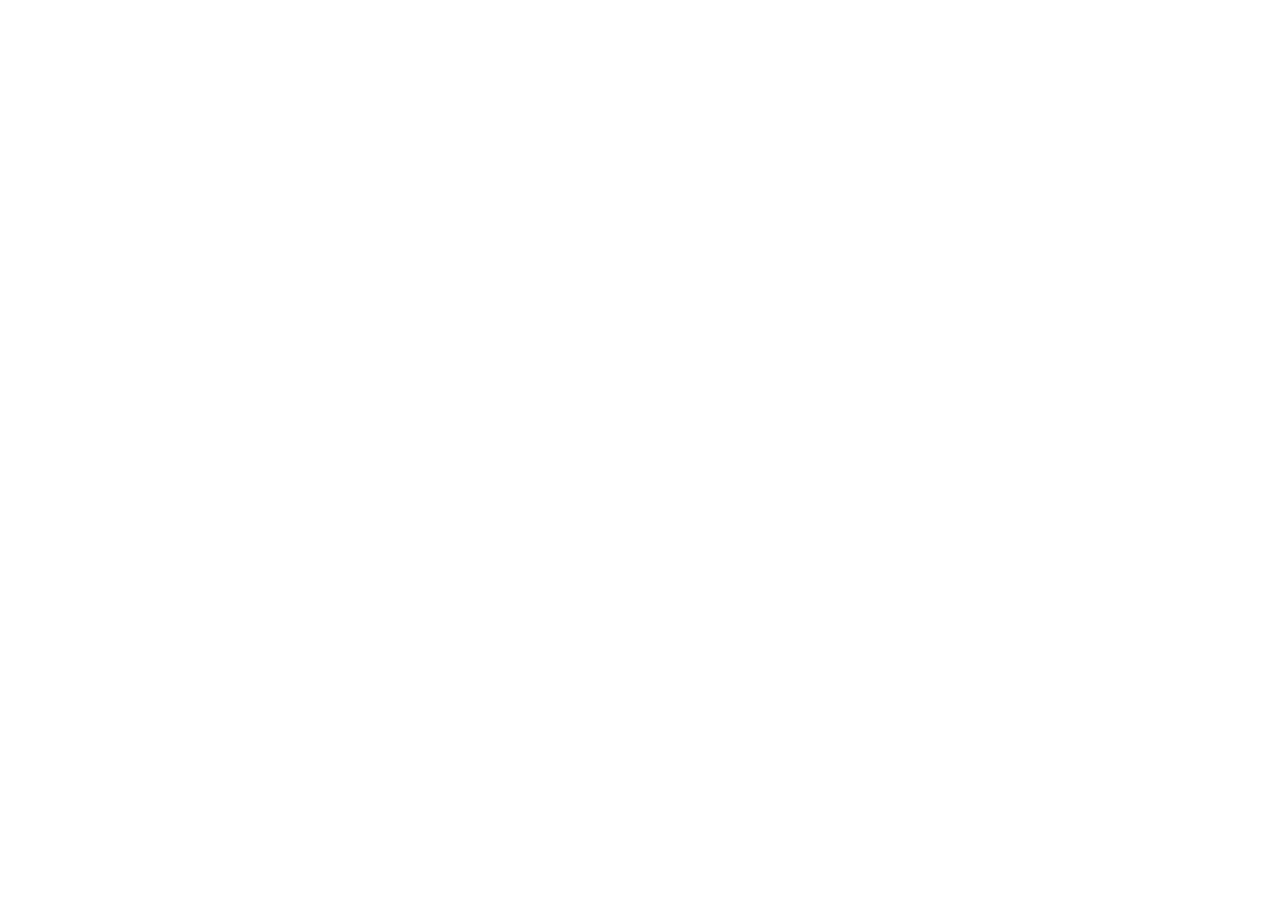
==== html/index.html @ 137e6a52 "att" ====
<!doctype html>
<html lang="pt-br">
  <head>
    <meta charset="UTF-8" />
    <meta name="viewport" content="width=device-width, initial-scale=1.0" />
    <title>IA Consciente</title>
  </head>
  <body></body>
</html>
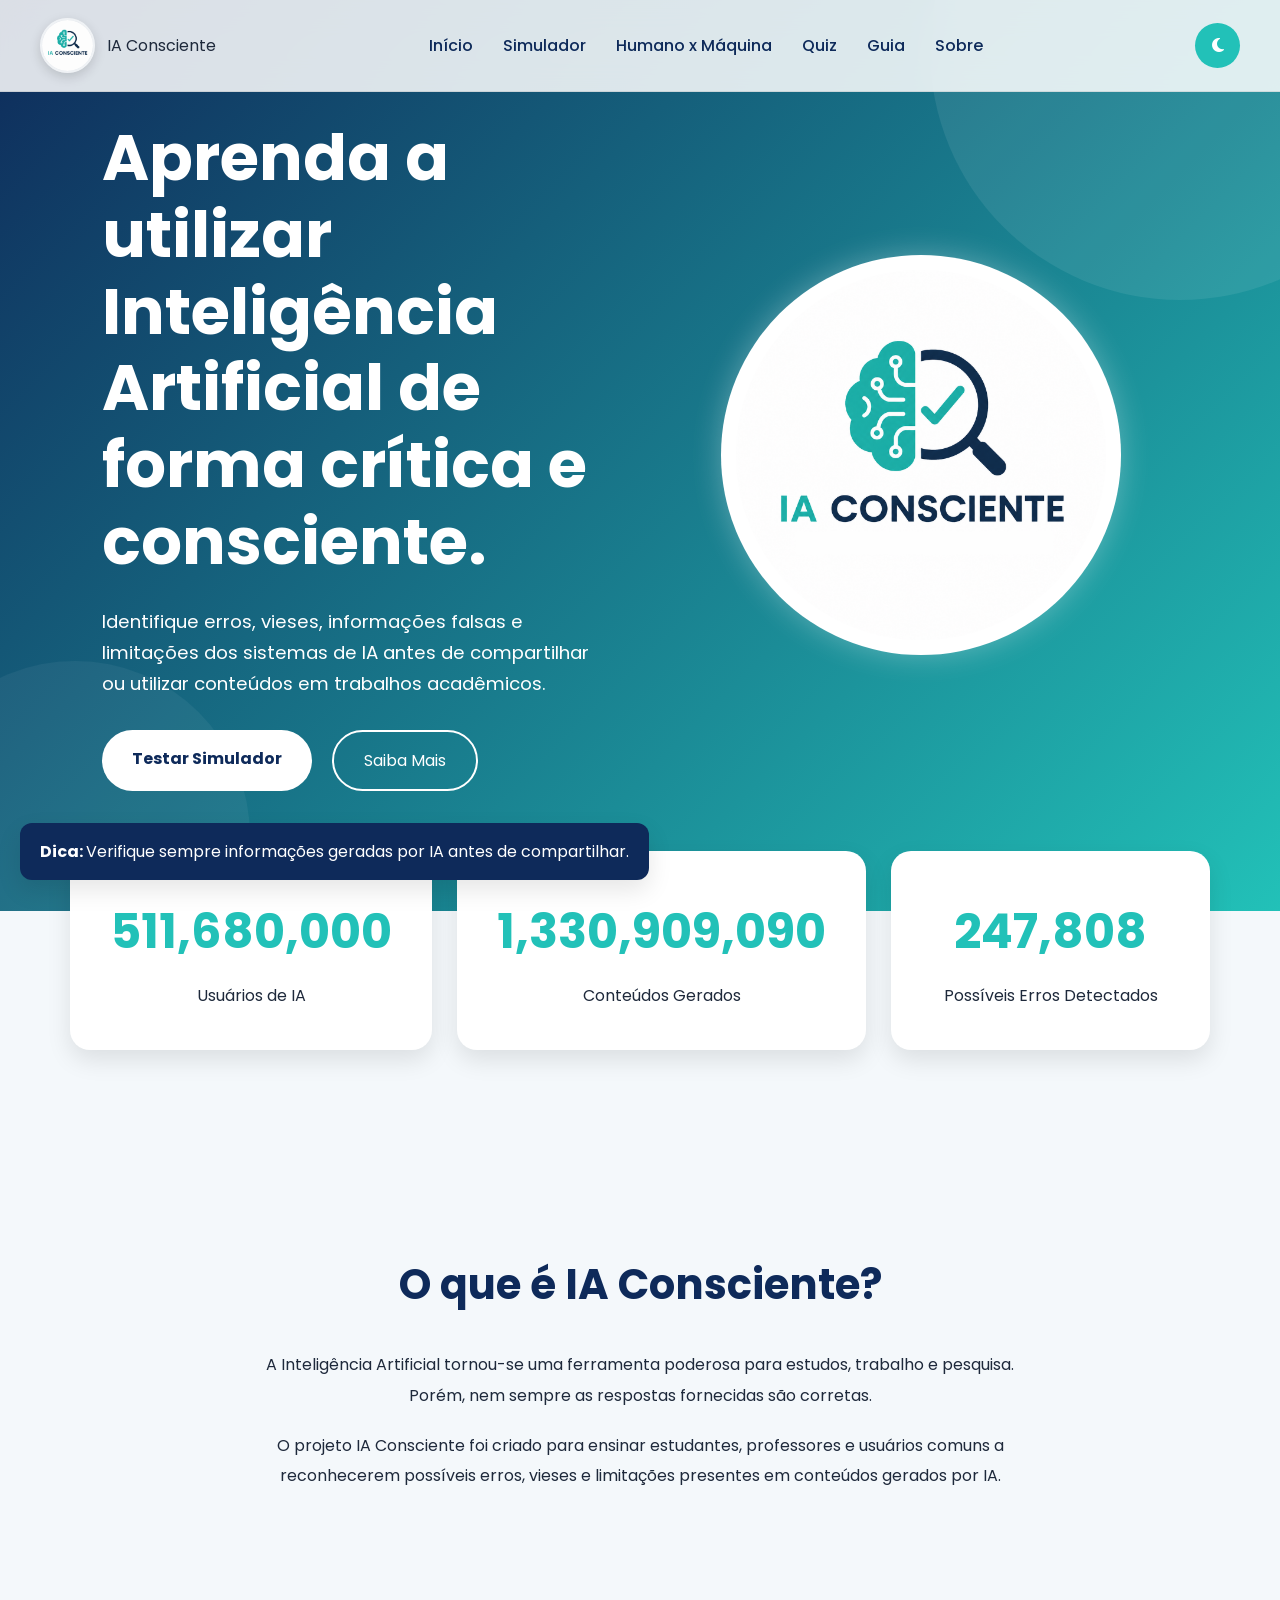
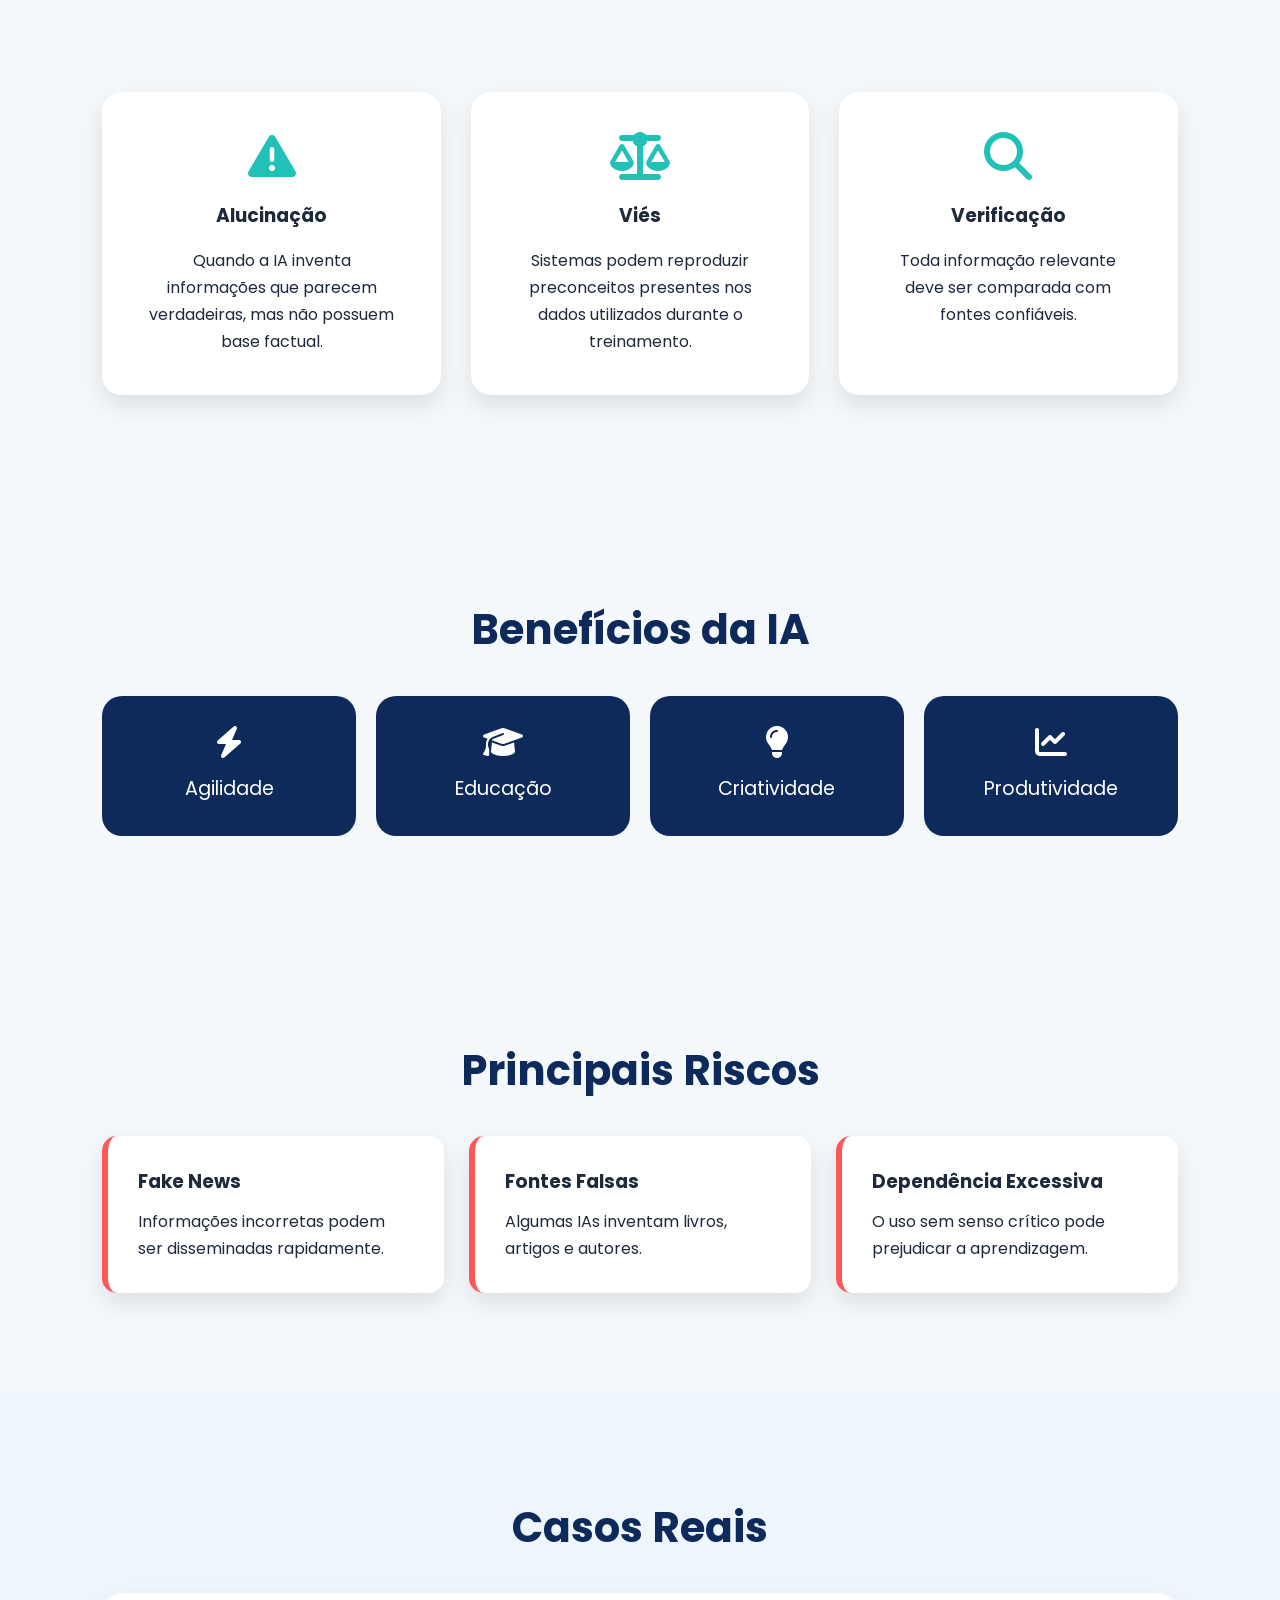
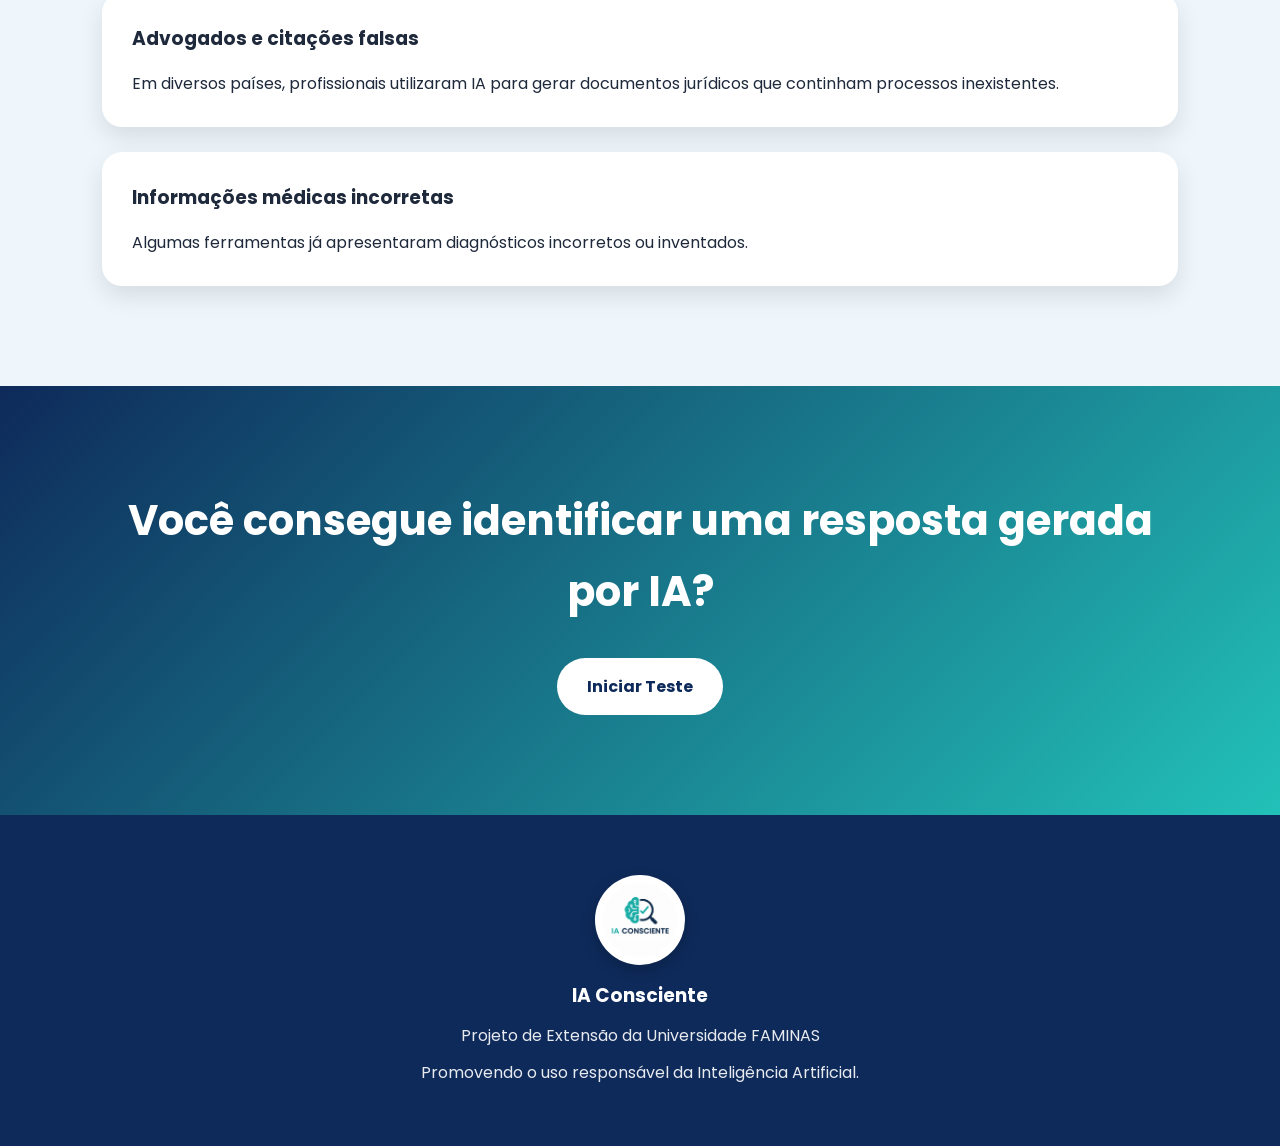
==== commit e97b8f0d: "index" ====
--- a/html/index.html
+++ b/html/index.html
@@ -1,9 +1,271 @@
 <!doctype html>
-<html lang="pt-br">
+<html lang="pt-BR">
   <head>
     <meta charset="UTF-8" />
     <meta name="viewport" content="width=device-width, initial-scale=1.0" />
+
     <title>IA Consciente</title>
+
+    <!-- Favicon primeiro -->
+    <link rel="icon" href="../img/logo-arredondada.png" type="image/png" />
+
+    <!-- CSS base -->
+    <link rel="stylesheet" href="../css/style.css" />
+
+    <!-- Fontes -->
+    <link rel="preconnect" href="https://fonts.googleapis.com" />
+    <link rel="preconnect" href="https://fonts.gstatic.com" crossorigin />
+    <link
+      href="https://fonts.googleapis.com/css2?family=Poppins:wght@300;400;500;600;700;800&display=swap"
+      rel="stylesheet"
+    />
+
+    <!-- Ícones -->
+    <link
+      rel="stylesheet"
+      href="https://cdnjs.cloudflare.com/ajax/libs/font-awesome/6.5.2/css/all.min.css"
+    />
   </head>
-  <body></body>
+
+  <body>
+    <!-- NAVBAR -->
+
+    <header>
+      <nav class="navbar" aria-label="Navegação principal">
+        <a href="index.html" class="logo-area">
+          <img src="../img/logo.png" alt="IA Consciente" />
+          <span>IA Consciente</span>
+        </a>
+
+        <ul class="nav-links">
+          <li><a href="index.html">Início</a></li>
+
+          <li><a href="simulador.html">Simulador</a></li>
+
+          <li><a href="turing.html">Humano x Máquina</a></li>
+
+          <li><a href="quiz.html">Quiz</a></li>
+
+          <li><a href="guia.html">Guia</a></li>
+
+          <li><a href="sobre.html">Sobre</a></li>
+        </ul>
+
+        <div class="nav-buttons">
+          <button id="darkModeBtn">
+            <i class="fa-solid fa-moon"></i>
+          </button>
+
+          <button id="menuBtn">
+            <i class="fa-solid fa-bars"></i>
+          </button>
+        </div>
+      </nav>
+    </header>
+
+    <!-- HERO -->
+
+    <section class="hero">
+      <div class="conteiner hero-content">
+        <div class="hero-text">
+          <h1>
+            Aprenda a utilizar Inteligência Artificial de forma crítica e
+            consciente.
+          </h1>
+
+          <p>
+            Identifique erros, vieses, informações falsas e limitações dos
+            sistemas de IA antes de compartilhar ou utilizar conteúdos em
+            trabalhos acadêmicos.
+          </p>
+
+          <div class="hero-buttons">
+            <a href="simulador.html" class="btn-primary"> Testar Simulador </a>
+
+            <a href="#sobre" class="btn-secondary"> Saiba Mais </a>
+          </div>
+        </div>
+
+        <div class="hero-image">
+          <img src="../img/logo.png" alt="Logo" loading="lazy" />
+        </div>
+      </div>
+    </section>
+
+    <!-- ESTATÍSTICAS -->
+
+    <section class="stats">
+      <div class="stat-card">
+        <h2 id="usuarios">0</h2>
+
+        <p>Usuários de IA</p>
+      </div>
+
+      <div class="stat-card">
+        <h2 id="conteudos">0</h2>
+
+        <p>Conteúdos Gerados</p>
+      </div>
+
+      <div class="stat-card">
+        <h2 id="riscos">0</h2>
+
+        <p>Possíveis Erros Detectados</p>
+      </div>
+    </section>
+
+    <!-- SOBRE -->
+
+    <section class="about" id="sobre">
+      <h2>O que é IA Consciente?</h2>
+
+      <p>
+        A Inteligência Artificial tornou-se uma ferramenta poderosa para
+        estudos, trabalho e pesquisa. Porém, nem sempre as respostas fornecidas
+        são corretas.
+      </p>
+
+      <p>
+        O projeto IA Consciente foi criado para ensinar estudantes, professores
+        e usuários comuns a reconhecerem possíveis erros, vieses e limitações
+        presentes em conteúdos gerados por IA.
+      </p>
+    </section>
+
+    <!-- CARDS -->
+
+    <section class="cards">
+      <div class="card">
+        <i class="fa-solid fa-triangle-exclamation"></i>
+
+        <h3>Alucinação</h3>
+
+        <p>
+          Quando a IA inventa informações que parecem verdadeiras, mas não
+          possuem base factual.
+        </p>
+      </div>
+
+      <div class="card">
+        <i class="fa-solid fa-scale-balanced"></i>
+
+        <h3>Viés</h3>
+
+        <p>
+          Sistemas podem reproduzir preconceitos presentes nos dados utilizados
+          durante o treinamento.
+        </p>
+      </div>
+
+      <div class="card">
+        <i class="fa-solid fa-magnifying-glass"></i>
+
+        <h3>Verificação</h3>
+
+        <p>
+          Toda informação relevante deve ser comparada com fontes confiáveis.
+        </p>
+      </div>
+    </section>
+
+    <!-- BENEFÍCIOS -->
+
+    <section class="benefits">
+      <h2>Benefícios da IA</h2>
+
+      <div class="benefits-grid">
+        <div>
+          <i class="fa-solid fa-bolt"></i>
+          Agilidade
+        </div>
+
+        <div>
+          <i class="fa-solid fa-graduation-cap"></i>
+          Educação
+        </div>
+
+        <div>
+          <i class="fa-solid fa-lightbulb"></i>
+          Criatividade
+        </div>
+
+        <div>
+          <i class="fa-solid fa-chart-line"></i>
+          Produtividade
+        </div>
+      </div>
+    </section>
+
+    <!-- RISCOS -->
+
+    <section class="risks">
+      <h2>Principais Riscos</h2>
+
+      <div class="risk-list">
+        <div class="risk">
+          <h3>Fake News</h3>
+
+          <p>Informações incorretas podem ser disseminadas rapidamente.</p>
+        </div>
+
+        <div class="risk">
+          <h3>Fontes Falsas</h3>
+
+          <p>Algumas IAs inventam livros, artigos e autores.</p>
+        </div>
+
+        <div class="risk">
+          <h3>Dependência Excessiva</h3>
+
+          <p>O uso sem senso crítico pode prejudicar a aprendizagem.</p>
+        </div>
+      </div>
+    </section>
+
+    <!-- CASOS REAIS -->
+
+    <section class="cases">
+      <h2>Casos Reais</h2>
+
+      <div class="case-card">
+        <h3>Advogados e citações falsas</h3>
+
+        <p>
+          Em diversos países, profissionais utilizaram IA para gerar documentos
+          jurídicos que continham processos inexistentes.
+        </p>
+      </div>
+
+      <div class="case-card">
+        <h3>Informações médicas incorretas</h3>
+
+        <p>
+          Algumas ferramentas já apresentaram diagnósticos incorretos ou
+          inventados.
+        </p>
+      </div>
+    </section>
+
+    <!-- CTA -->
+
+    <section class="cta">
+      <h2>Você consegue identificar uma resposta gerada por IA?</h2>
+
+      <a href="turing.html" class="btn-primary"> Iniciar Teste </a>
+    </section>
+
+    <!-- FOOTER -->
+
+    <footer>
+      <img src="../img/logo.png" alt="Logo" loading="lazy" />
+
+      <h3>IA Consciente</h3>
+
+      <p>Projeto de Extensão da Universidade FAMINAS</p>
+
+      <p>Promovendo o uso responsável da Inteligência Artificial.</p>
+    </footer>
+
+    <script src="../js/script.js"></script>
+  </body>
 </html>
--- a/css/style.css
+++ b/css/style.css
@@ -0,0 +1,1302 @@
+/* ==================================================
+   RESET
+================================================== */
+
+* {
+  margin: 0;
+  padding: 0;
+  box-sizing: border-box;
+}
+
+html {
+  scroll-behavior: smooth;
+}
+
+body {
+  font-family: "Poppins", sans-serif;
+  background: #f4f8fb;
+  color: #1e293b;
+  overflow-x: hidden;
+  line-height: 1.7;
+}
+
+img {
+  max-width: 100%;
+  display: block;
+}
+
+a {
+  text-decoration: none;
+}
+
+ul {
+  list-style: none;
+}
+
+/* ==================================================
+   VARIÁVEIS
+================================================== */
+
+:root {
+  --primary: #0e2a5a;
+  --primary-dark: #07162d;
+  --primary-light: #173c7c;
+
+  --secondary: #22c1b8;
+  --secondary-light: #48ddd5;
+  --secondary-dark: #17a79f;
+
+  --white: #ffffff;
+
+  --dark: #07162d;
+
+  --gray: #6b7280;
+  --gray-light: #94a3b8;
+
+  --bg: #f4f8fb;
+
+  --card: #ffffff;
+
+  --shadow-sm: 0 5px 15px rgba(0, 0, 0, 0.08);
+
+  --shadow-md: 0 10px 25px rgba(0, 0, 0, 0.1);
+
+  --shadow-lg: 0 20px 40px rgba(0, 0, 0, 0.15);
+
+  --transition: 0.3s;
+}
+
+.dark .nav-links.ativo {
+  background: #11213f;
+  border: 1px solid rgba(255, 255, 255, 0.1);
+}
+
+.dark .nav-links.ativo a {
+  color: white;
+}
+
+.dark .nav-links.ativo a:hover {
+  color: var(--secondary);
+}
+
+.dark #menuBtn {
+  color: white;
+}
+
+.dark .hero {
+  background: linear-gradient(135deg, #07162d, #081120);
+}
+.dark .logo-area img {
+  border-color: rgba(255, 255, 255, 0.15);
+}
+
+/* ==================================================
+   CONTAINER GLOBAL
+================================================== */
+
+.container {
+  max-width: 1300px;
+  margin: auto;
+  padding: 0 20px;
+}
+
+/* ==================================================
+   UTILITÁRIOS
+================================================== */
+
+.text-center {
+  text-align: center;
+}
+
+.hidden {
+  display: none;
+}
+
+.mt-1 {
+  margin-top: 10px;
+}
+
+.mt-2 {
+  margin-top: 20px;
+}
+
+.mt-3 {
+  margin-top: 30px;
+}
+
+.mt-4 {
+  margin-top: 40px;
+}
+
+.mb-1 {
+  margin-bottom: 10px;
+}
+
+.mb-2 {
+  margin-bottom: 20px;
+}
+
+.mb-3 {
+  margin-bottom: 30px;
+}
+
+.mb-4 {
+  margin-bottom: 40px;
+}
+
+/* ==================================================
+   TÍTULOS GLOBAIS
+================================================== */
+
+.section-title {
+  text-align: center;
+  font-size: 2.8rem;
+  color: var(--primary);
+  margin-bottom: 15px;
+}
+
+.section-subtitle {
+  text-align: center;
+  max-width: 800px;
+  margin: auto;
+  margin-bottom: 50px;
+  color: var(--gray);
+}
+
+/* ==================================================
+   DARK MODE
+================================================== */
+
+.dark {
+  background: #081120;
+  color: white;
+}
+
+.dark header {
+  background: rgba(8, 17, 32, 0.92);
+}
+
+.dark .logo-area span {
+  color: white;
+}
+
+.dark .nav-links a {
+  color: white;
+}
+
+.dark .card,
+.dark .risk,
+.dark .case-card,
+.dark .stat-card,
+.dark .default-card {
+  background: #11213f;
+  color: white;
+}
+
+.dark .benefits-grid div {
+  background: #11213f;
+}
+
+.dark footer {
+  background: #050d1a;
+}
+
+.dark .about {
+  color: white;
+}
+
+.dark .cta {
+  background: linear-gradient(135deg, #07162d, #0e2a5a);
+}
+.dark .cases {
+  background: #0b1830;
+}
+
+.dark .cases h2 {
+  color: white;
+}
+
+.dark h2 {
+  color: white;
+}
+
+/* ==================================================
+   HEADER
+================================================== */
+
+header {
+  width: 100%;
+
+  position: fixed;
+
+  top: 0;
+
+  z-index: 1000;
+
+  backdrop-filter: blur(15px);
+
+  background: rgba(255, 255, 255, 0.85);
+
+  border-bottom: 1px solid rgba(0, 0, 0, 0.08);
+}
+
+/* ==================================================
+   NAVBAR
+================================================== */
+
+.navbar {
+  max-width: 1300px;
+
+  margin: auto;
+
+  display: flex;
+
+  justify-content: space-between;
+
+  align-items: center;
+
+  padding: 18px 40px;
+}
+
+.logo-area {
+  display: flex;
+  align-items: center;
+  gap: 12px;
+  text-decoration: none;
+  color: inherit;
+}
+.logo-area img {
+  width: 55px;
+  height: 55px;
+  border-radius: 50%;
+  object-fit: cover;
+  box-shadow: 0 4px 12px rgba(0, 0, 0, 0.15);
+  border: 2px solid rgba(255, 255, 255, 0.6);
+}
+
+.nav-links {
+  display: flex;
+
+  gap: 30px;
+}
+
+.nav-links a {
+  color: var(--primary);
+
+  font-weight: 500;
+
+  position: relative;
+
+  transition: var(--transition);
+}
+
+.nav-links a:hover {
+  color: var(--secondary);
+}
+
+.nav-links a::after {
+  content: "";
+
+  position: absolute;
+
+  left: 0;
+
+  bottom: -5px;
+
+  width: 0;
+
+  height: 2px;
+
+  background: var(--secondary);
+
+  transition: 0.3s;
+}
+
+.nav-links a:hover::after {
+  width: 100%;
+}
+
+#darkModeBtn {
+  border: none;
+
+  width: 45px;
+
+  height: 45px;
+
+  border-radius: 50%;
+
+  cursor: pointer;
+
+  background: var(--secondary);
+
+  color: white;
+
+  font-size: 1rem;
+
+  transition: 0.3s;
+}
+
+#darkModeBtn:hover {
+  transform: rotate(15deg);
+}
+
+.nav-buttons {
+  display: flex;
+
+  align-items: center;
+
+  gap: 10px;
+}
+
+#menuBtn {
+  display: none;
+
+  border: none;
+
+  background: transparent;
+
+  cursor: pointer;
+
+  font-size: 1.5rem;
+
+  color: var(--primary);
+}
+
+/* ==================================================
+   HERO
+================================================== */
+
+.hero {
+  min-height: 100vh;
+
+  display: flex;
+
+  align-items: center;
+
+  padding: 120px 8% 50px;
+
+  background: linear-gradient(135deg, #0e2a5a, #22c1b8);
+
+  position: relative;
+
+  overflow: hidden;
+
+  padding-bottom: 120px;
+}
+
+.hero::before {
+  content: "";
+
+  position: absolute;
+
+  width: 500px;
+
+  height: 500px;
+
+  border-radius: 50%;
+
+  background: rgba(255, 255, 255, 0.08);
+
+  top: -200px;
+
+  right: -150px;
+}
+
+.hero::after {
+  content: "";
+
+  position: absolute;
+
+  width: 350px;
+
+  height: 350px;
+
+  border-radius: 50%;
+
+  background: rgba(255, 255, 255, 0.05);
+
+  bottom: -100px;
+
+  left: -100px;
+}
+
+.hero-content {
+  max-width: 1300px;
+
+  margin: auto;
+
+  display: flex;
+
+  align-items: center;
+
+  justify-content: space-between;
+
+  gap: 50px;
+
+  position: relative;
+
+  z-index: 2;
+}
+
+.hero-text {
+  flex: 1;
+
+  color: white;
+}
+
+.hero-text h1 {
+  font-size: 4rem;
+
+  line-height: 1.2;
+
+  margin-bottom: 25px;
+}
+
+.hero-text p {
+  font-size: 1.15rem;
+
+  max-width: 650px;
+
+  margin-bottom: 30px;
+}
+
+.hero-image {
+  flex: 1;
+
+  display: flex;
+
+  justify-content: center;
+
+  align-items: center;
+}
+
+.hero-image img {
+  width: 400px;
+
+  border-radius: 50%;
+
+  background: white;
+
+  padding: 15px;
+
+  box-shadow: 0 0 30px rgba(255, 255, 255, 0.3);
+
+  animation: float 4s ease-in-out infinite;
+}
+
+/* ==================================================
+   BOTÕES
+================================================== */
+
+.hero-buttons {
+  display: flex;
+
+  gap: 20px;
+
+  flex-wrap: wrap;
+}
+
+.btn-primary {
+  display: inline-block;
+
+  padding: 15px 30px;
+
+  border-radius: 50px;
+
+  background: white;
+
+  color: var(--primary);
+
+  font-weight: 700;
+
+  transition: 0.3s;
+}
+
+.btn-primary:hover {
+  transform: translateY(-5px);
+
+  box-shadow: var(--shadow-lg);
+}
+
+.btn-secondary {
+  display: inline-block;
+
+  padding: 15px 30px;
+
+  border-radius: 50px;
+
+  border: 2px solid white;
+
+  color: white;
+
+  transition: 0.3s;
+}
+
+.btn-secondary:hover {
+  background: white;
+
+  color: var(--primary);
+}
+
+/* ==================================================
+   HEADER PÁGINAS INTERNAS
+================================================== */
+
+.page-header {
+  padding-top: 170px;
+
+  text-align: center;
+}
+
+.page-header h1 {
+  font-size: 3rem;
+
+  color: var(--primary);
+}
+
+.page-header p {
+  max-width: 800px;
+
+  margin: 20px auto;
+
+  color: var(--gray);
+}
+
+/* ==================================================
+   ESTATÍSTICAS
+================================================== */
+
+.stats {
+  max-width: 1200px;
+
+  margin: -60px auto 100px;
+
+  display: grid;
+
+  grid-template-columns: repeat(3, 1fr);
+
+  gap: 25px;
+
+  padding: 0 30px;
+
+  position: relative;
+
+  z-index: 10;
+}
+
+.stat-card {
+  background: white;
+
+  padding: 40px;
+
+  border-radius: 20px;
+
+  text-align: center;
+
+  box-shadow: var(--shadow-md);
+
+  transition: 0.3s;
+}
+
+.stat-card h2 {
+  font-size: 3rem;
+
+  color: var(--secondary);
+
+  margin-bottom: 10px;
+}
+
+.stat-card p {
+  margin-top: 0;
+}
+
+.stat-card:hover {
+  transform: translateY(-8px);
+}
+
+.stat-card h2 {
+  font-size: 3rem;
+
+  color: var(--secondary);
+}
+
+.stat-card p {
+  margin-top: 10px;
+}
+
+/* ==================================================
+   SEÇÕES
+================================================== */
+
+section {
+  padding: 100px 8%;
+}
+
+section h2 {
+  text-align: center;
+
+  font-size: 2.6rem;
+
+  color: var(--primary);
+
+  margin-bottom: 30px;
+}
+
+.about {
+  max-width: 1000px;
+
+  margin: auto;
+
+  text-align: center;
+}
+
+.about p {
+  margin-top: 20px;
+
+  line-height: 1.9;
+}
+
+/* ==================================================
+   CARDS
+================================================== */
+
+.cards {
+  display: grid;
+
+  grid-template-columns: repeat(3, 1fr);
+
+  gap: 30px;
+}
+
+.card {
+  background: white;
+
+  padding: 40px;
+
+  border-radius: 20px;
+
+  text-align: center;
+
+  box-shadow: var(--shadow-md);
+
+  transition: 0.3s;
+}
+
+.card:hover {
+  transform: translateY(-10px);
+
+  box-shadow: var(--shadow-lg);
+}
+
+.card i {
+  font-size: 3rem;
+
+  color: var(--secondary);
+
+  margin-bottom: 20px;
+}
+
+.card h3 {
+  margin-bottom: 15px;
+}
+
+.card p {
+  line-height: 1.7;
+}
+
+/* ==================================================
+   CARD GLOBAL
+================================================== */
+
+.default-card {
+  background: white;
+
+  padding: 30px;
+
+  border-radius: 20px;
+
+  box-shadow: var(--shadow-md);
+
+  transition: 0.3s;
+}
+
+.default-card:hover {
+  transform: translateY(-8px);
+
+  box-shadow: var(--shadow-lg);
+}
+
+/* ==================================================
+   BENEFÍCIOS
+================================================== */
+
+.benefits-grid {
+  display: grid;
+
+  grid-template-columns: repeat(4, 1fr);
+
+  gap: 20px;
+}
+
+.benefits-grid div {
+  background: var(--primary);
+
+  color: white;
+
+  padding: 30px;
+
+  border-radius: 20px;
+
+  text-align: center;
+
+  font-size: 1.2rem;
+
+  transition: 0.3s;
+}
+
+.benefits-grid div:hover {
+  transform: translateY(-8px);
+}
+
+.benefits-grid i {
+  display: block;
+
+  font-size: 2rem;
+
+  margin-bottom: 15px;
+}
+
+/* ==================================================
+   RISCOS
+================================================== */
+
+.risk-list {
+  display: grid;
+
+  grid-template-columns: repeat(3, 1fr);
+
+  gap: 25px;
+}
+
+.risk {
+  background: white;
+
+  padding: 30px;
+
+  border-left: 6px solid #ff5757;
+
+  border-radius: 15px;
+
+  box-shadow: var(--shadow-md);
+
+  transition: 0.3s;
+}
+
+.risk:hover {
+  transform: translateY(-8px);
+
+  box-shadow: var(--shadow-lg);
+}
+
+.risk h3 {
+  margin-bottom: 10px;
+}
+
+/* ==================================================
+   CASOS REAIS
+================================================== */
+
+.cases {
+  background: #eef6fb;
+}
+
+.case-card {
+  background: white;
+
+  padding: 30px;
+
+  border-radius: 20px;
+
+  margin-top: 25px;
+
+  box-shadow: var(--shadow-md);
+
+  transition: 0.3s;
+}
+
+.case-card:hover {
+  transform: translateY(-8px);
+
+  box-shadow: var(--shadow-lg);
+}
+
+.case-card h3 {
+  margin-bottom: 15px;
+}
+/* ==================================================
+   CTA
+================================================== */
+
+.cta {
+  text-align: center;
+
+  background: linear-gradient(135deg, #0e2a5a, #22c1b8);
+
+  color: white;
+}
+
+.cta h2 {
+  color: white;
+}
+
+.cta p {
+  margin: 20px 0 35px;
+
+  font-size: 1.1rem;
+}
+
+/* ==================================================
+   FOOTER
+================================================== */
+
+footer {
+  background: var(--primary);
+
+  color: white;
+
+  text-align: center;
+
+  padding: 60px 20px;
+}
+
+footer img {
+  width: 90px;
+
+  margin: auto;
+
+  margin-bottom: 15px;
+
+  border-radius: 50%;
+
+  background: white;
+
+  padding: 8px;
+
+  box-shadow: 0 5px 15px rgba(0, 0, 0, 0.2);
+}
+
+footer h3 {
+  margin-bottom: 10px;
+}
+
+footer p {
+  margin-top: 10px;
+
+  opacity: 0.9;
+}
+
+/* ==================================================
+   GRIDS GLOBAIS
+================================================== */
+
+.grid-2 {
+  display: grid;
+
+  grid-template-columns: repeat(2, 1fr);
+
+  gap: 30px;
+}
+
+.grid-3 {
+  display: grid;
+
+  grid-template-columns: repeat(3, 1fr);
+
+  gap: 30px;
+}
+
+.grid-4 {
+  display: grid;
+
+  grid-template-columns: repeat(4, 1fr);
+
+  gap: 30px;
+}
+
+/* ==================================================
+   REVEAL ANIMATION
+================================================== */
+
+.card,
+.risk,
+.case-card,
+.stat-card,
+.about,
+.benefits-grid div {
+  opacity: 0;
+
+  transform: translateY(40px);
+
+  transition: all 0.8s ease;
+}
+
+.mostrar {
+  opacity: 1 !important;
+
+  transform: translateY(0) !important;
+}
+
+/* ==================================================
+   BOTÃO VOLTAR AO TOPO
+================================================== */
+
+#btnTopo {
+  position: fixed;
+
+  right: 30px;
+
+  bottom: 30px;
+
+  width: 55px;
+
+  height: 55px;
+
+  border: none;
+
+  border-radius: 50%;
+
+  cursor: pointer;
+
+  background: var(--secondary);
+
+  color: white;
+
+  font-size: 1.2rem;
+
+  box-shadow: var(--shadow-md);
+
+  opacity: 0;
+
+  pointer-events: none;
+
+  transition: 0.3s;
+
+  z-index: 999;
+}
+
+#btnTopo:hover {
+  transform: translateY(-5px);
+}
+
+#btnTopo.show {
+  opacity: 1;
+
+  pointer-events: all;
+}
+
+/* ==================================================
+   MENSAGEM FLUTUANTE
+================================================== */
+
+.mensagem-ia {
+  position: fixed;
+
+  left: 20px;
+
+  bottom: 20px;
+
+  background: var(--primary);
+
+  color: white;
+
+  padding: 15px 20px;
+
+  border-radius: 12px;
+
+  box-shadow: var(--shadow-md);
+
+  z-index: 999;
+}
+
+.sumir {
+  opacity: 0;
+
+  transition: 1s;
+}
+
+/* ==================================================
+   ANIMAÇÕES
+================================================== */
+
+@keyframes float {
+  0% {
+    transform: translateY(0);
+  }
+
+  50% {
+    transform: translateY(-20px);
+  }
+
+  100% {
+    transform: translateY(0);
+  }
+}
+
+@keyframes fadeIn {
+  from {
+    opacity: 0;
+  }
+
+  to {
+    opacity: 1;
+  }
+}
+
+@keyframes slideUp {
+  from {
+    opacity: 0;
+
+    transform: translateY(40px);
+  }
+
+  to {
+    opacity: 1;
+
+    transform: translateY(0);
+  }
+}
+
+@keyframes zoomIn {
+  from {
+    opacity: 0;
+
+    transform: scale(0.8);
+  }
+
+  to {
+    opacity: 1;
+
+    transform: scale(1);
+  }
+}
+
+.fade-in {
+  animation: fadeIn 0.8s ease;
+}
+
+.slide-up {
+  animation: slideUp 0.8s ease;
+}
+
+.zoom-in {
+  animation: zoomIn 0.8s ease;
+}
+
+/* ==================================================
+   SCROLLBAR
+================================================== */
+
+::-webkit-scrollbar {
+  width: 10px;
+}
+
+::-webkit-scrollbar-track {
+  background: #e8eef4;
+}
+
+::-webkit-scrollbar-thumb {
+  background: var(--secondary);
+
+  border-radius: 20px;
+}
+
+::-webkit-scrollbar-thumb:hover {
+  background: var(--secondary-dark);
+}
+
+/* ==================================================
+   RESPONSIVIDADE
+================================================== */
+
+@media (max-width: 1100px) {
+  .hero-content {
+    flex-direction: column;
+
+    text-align: center;
+  }
+
+  .hero-text h1 {
+    font-size: 3rem;
+  }
+
+  .cards,
+  .benefits-grid,
+  .risk-list,
+  .stats,
+  .grid-2,
+  .grid-3,
+  .grid-4 {
+    grid-template-columns: 1fr;
+  }
+}
+
+/* ==================================================
+   RESPONSIVIDADE
+================================================== */
+
+@media (max-width: 1100px) {
+  .hero-content {
+    flex-direction: column;
+    text-align: center;
+  }
+
+  .hero-text h1 {
+    font-size: 3rem;
+  }
+
+  .cards,
+  .benefits-grid,
+  .risk-list,
+  .stats,
+  .grid-2,
+  .grid-3,
+  .grid-4 {
+    grid-template-columns: 1fr;
+  }
+}
+
+@media (max-width: 768px) {
+  .navbar {
+    padding: 18px 20px;
+  }
+
+  .nav-links {
+    display: none;
+  }
+
+  #menuBtn {
+    display: block;
+  }
+
+  .nav-links.ativo {
+    display: flex !important;
+
+    flex-direction: column;
+
+    position: fixed;
+
+    top: 80px;
+
+    left: 10px;
+
+    right: 10px;
+
+    background: white;
+
+    border-radius: 15px;
+
+    padding: 20px;
+
+    gap: 15px;
+
+    box-shadow: 0 10px 30px rgba(0, 0, 0, 0.15);
+
+    z-index: 9999;
+  }
+
+  .hero {
+    padding-top: 140px;
+  }
+
+  .hero-text h1 {
+    font-size: 2.3rem;
+  }
+
+  .hero-text p {
+    font-size: 1rem;
+  }
+
+  .hero-image img {
+    width: 260px;
+  }
+
+  .hero-buttons {
+    justify-content: center;
+  }
+
+  section {
+    padding: 70px 6%;
+  }
+
+  .section-title,
+  section h2 {
+    font-size: 2rem;
+  }
+
+  .page-header h1 {
+    font-size: 2.2rem;
+  }
+
+  /* ======================
+     STATS MOBILE
+  ====================== */
+
+  .stats {
+    grid-template-columns: 1fr;
+
+    max-width: 500px;
+
+    width: 100%;
+
+    margin: 40px auto;
+
+    padding: 0 15px;
+
+    gap: 20px;
+  }
+
+  .stat-card {
+    width: 100%;
+
+    margin: 0 auto;
+
+    padding: 25px;
+  }
+
+  .stat-card h2 {
+    font-size: 2.3rem;
+
+    margin-bottom: 8px;
+
+    line-height: 1;
+  }
+
+  .stat-card p {
+    margin-top: 0;
+  }
+}
+
+@media (max-width: 480px) {
+  .hero-text h1 {
+    font-size: 1.9rem;
+  }
+
+  .hero-buttons {
+    flex-direction: column;
+  }
+
+  .btn-primary,
+  .btn-secondary {
+    width: 100%;
+    text-align: center;
+  }
+
+  .hero-image img {
+    width: 220px;
+  }
+
+  .logo-area span {
+    display: block;
+    font-size: 1rem;
+  }
+}
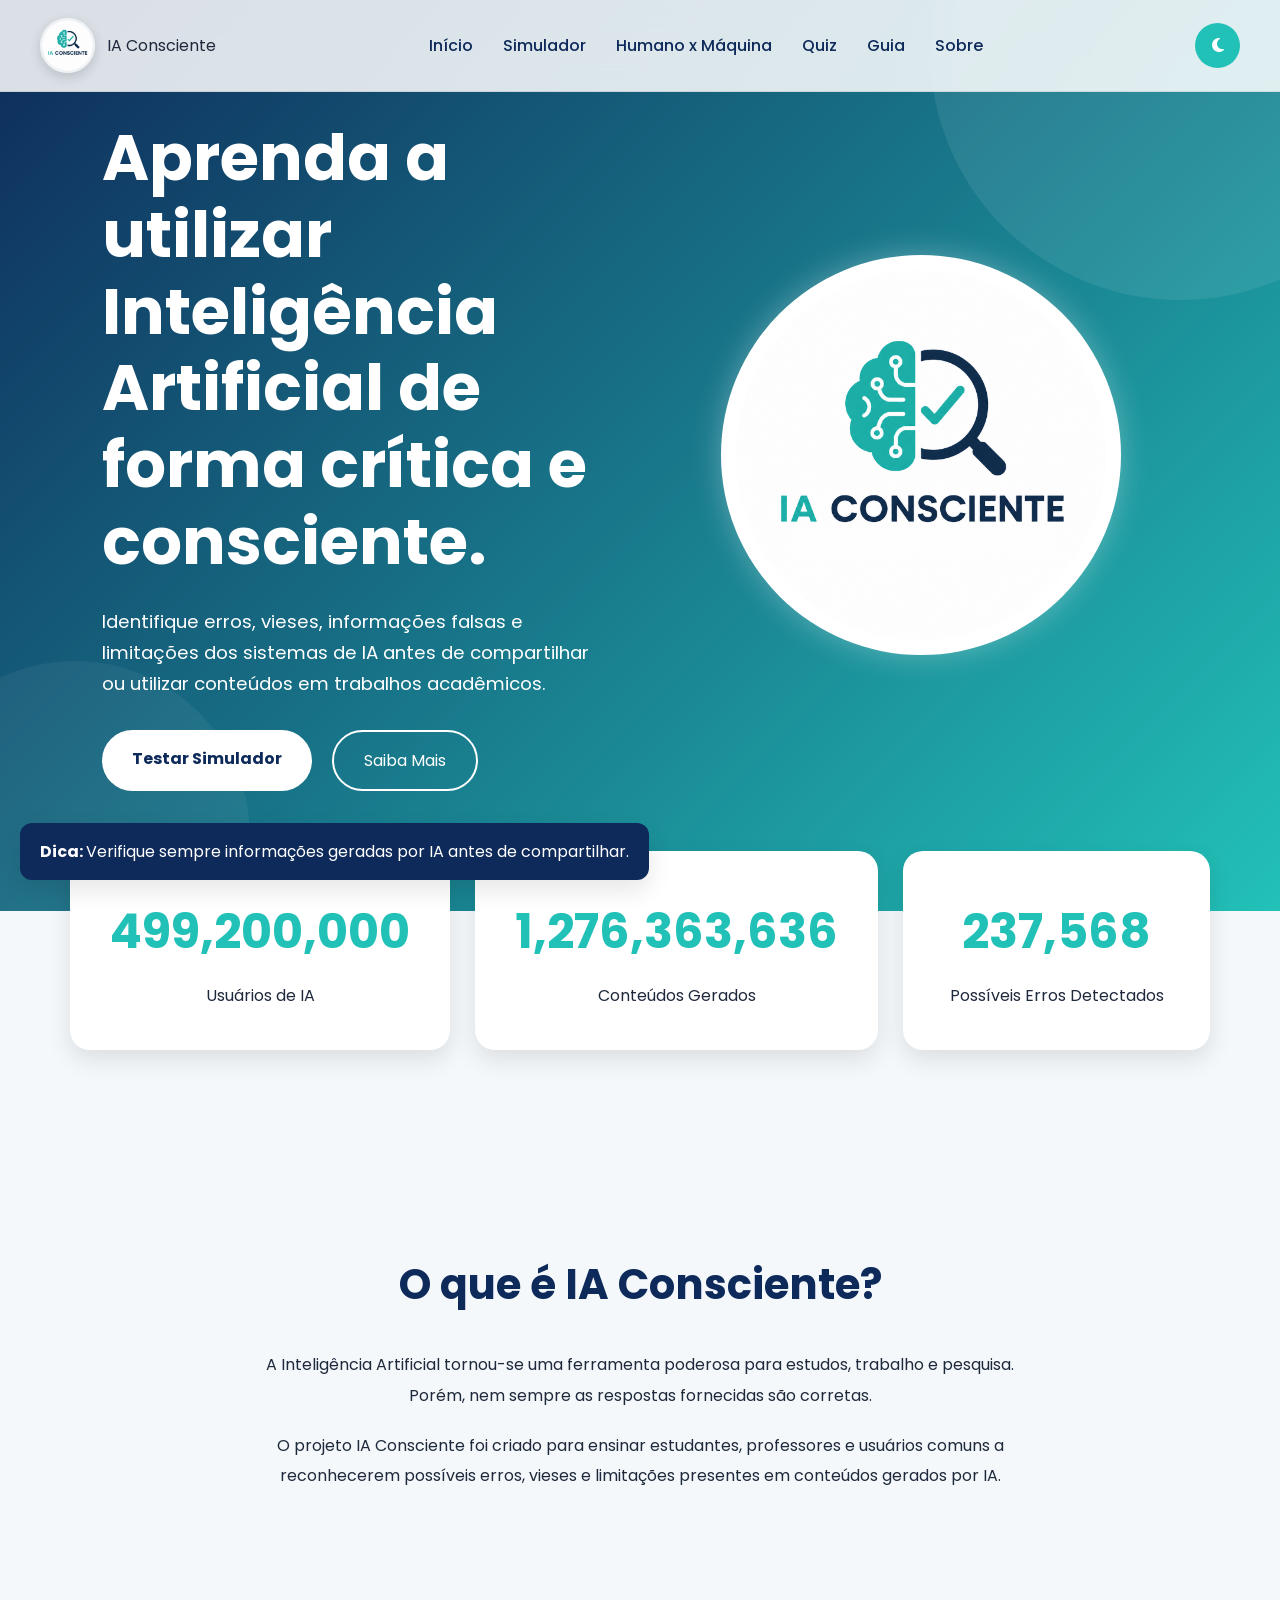
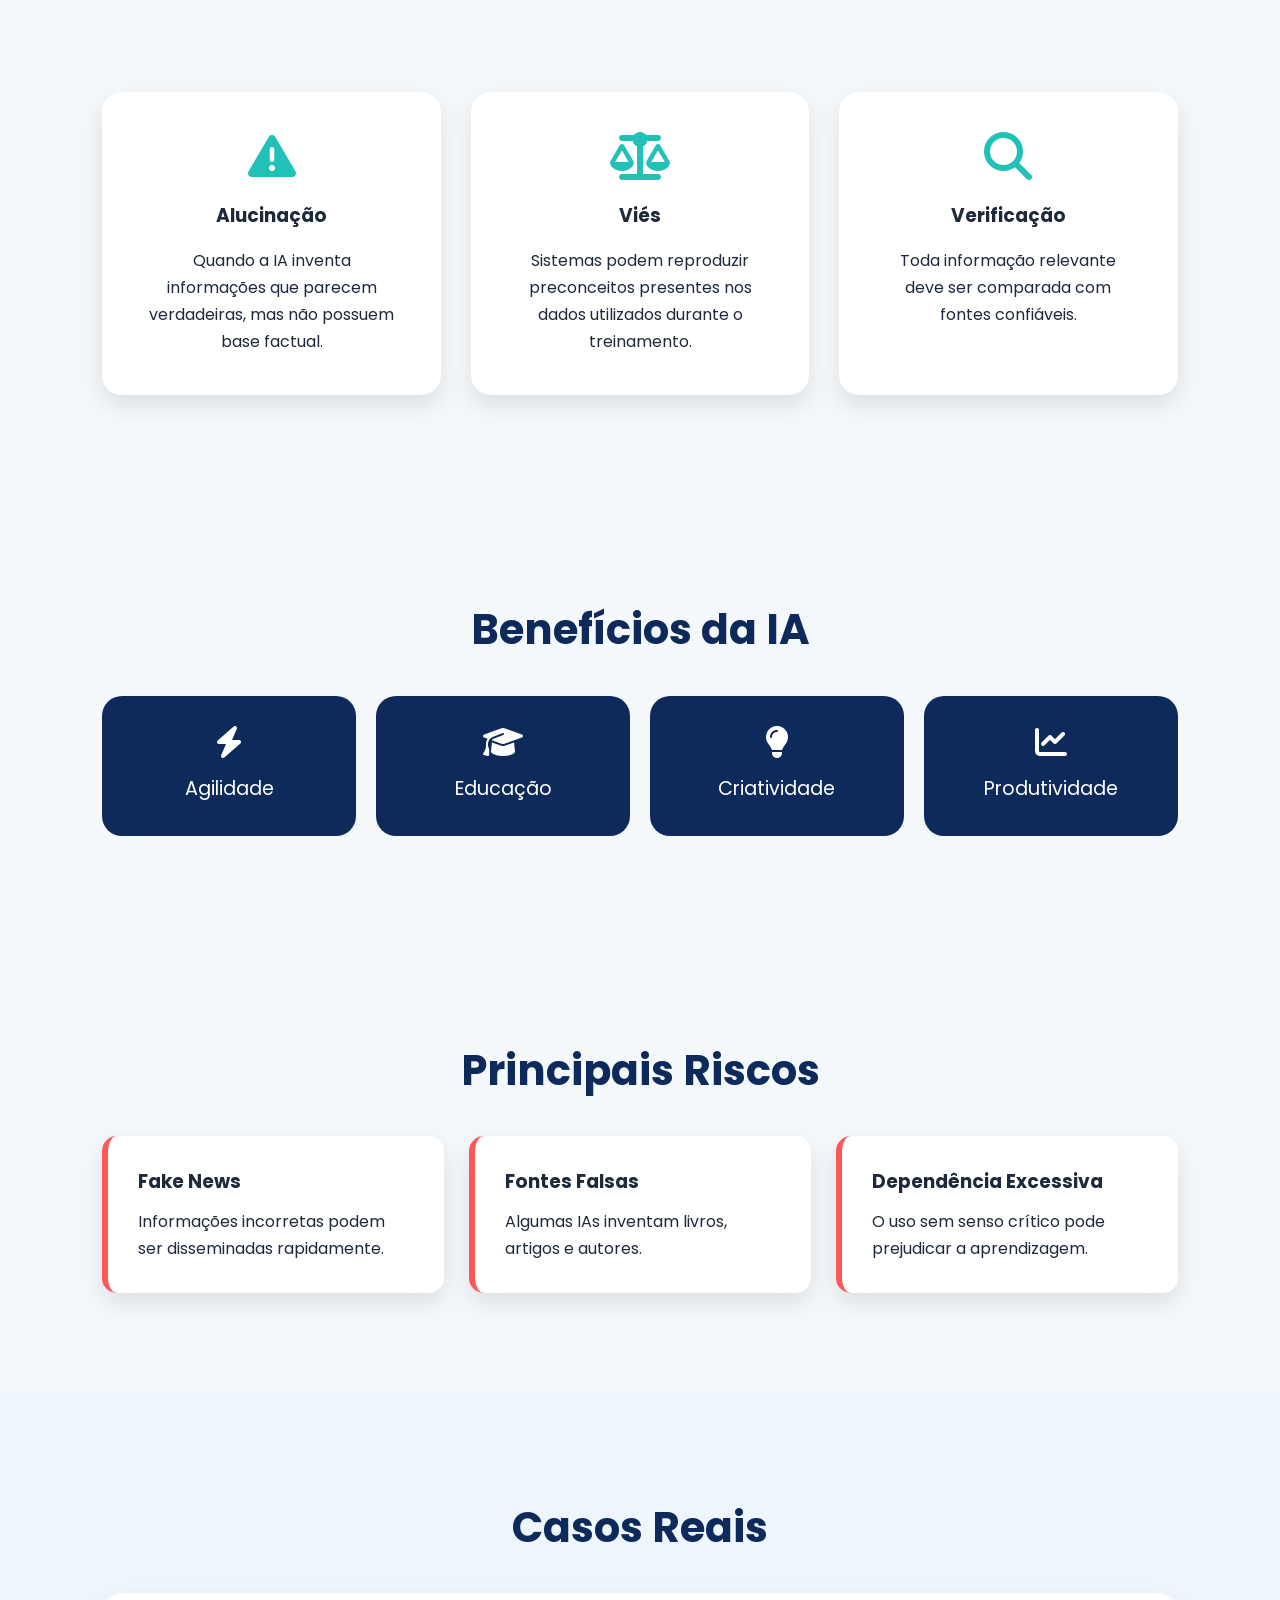
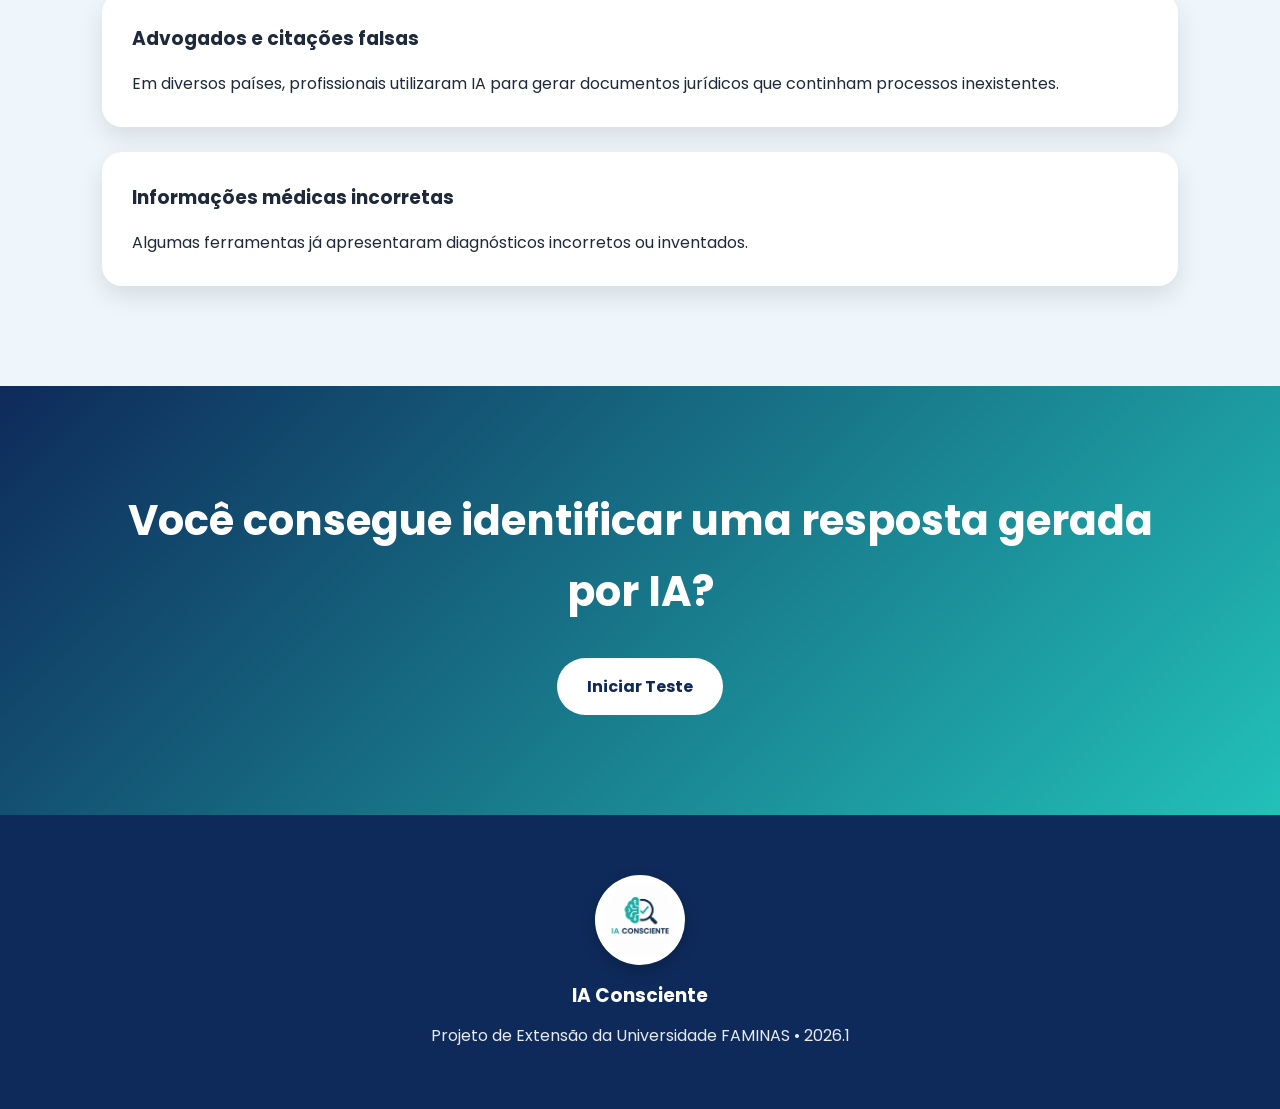
==== commit b516a32a: "simulador + turing + quiz" ====
--- a/html/index.html
+++ b/html/index.html
@@ -261,9 +261,7 @@
 
       <h3>IA Consciente</h3>
 
-      <p>Projeto de Extensão da Universidade FAMINAS</p>
-
-      <p>Promovendo o uso responsável da Inteligência Artificial.</p>
+      <p>Projeto de Extensão da Universidade FAMINAS • 2026.1</p>
     </footer>
 
     <script src="../js/script.js"></script>
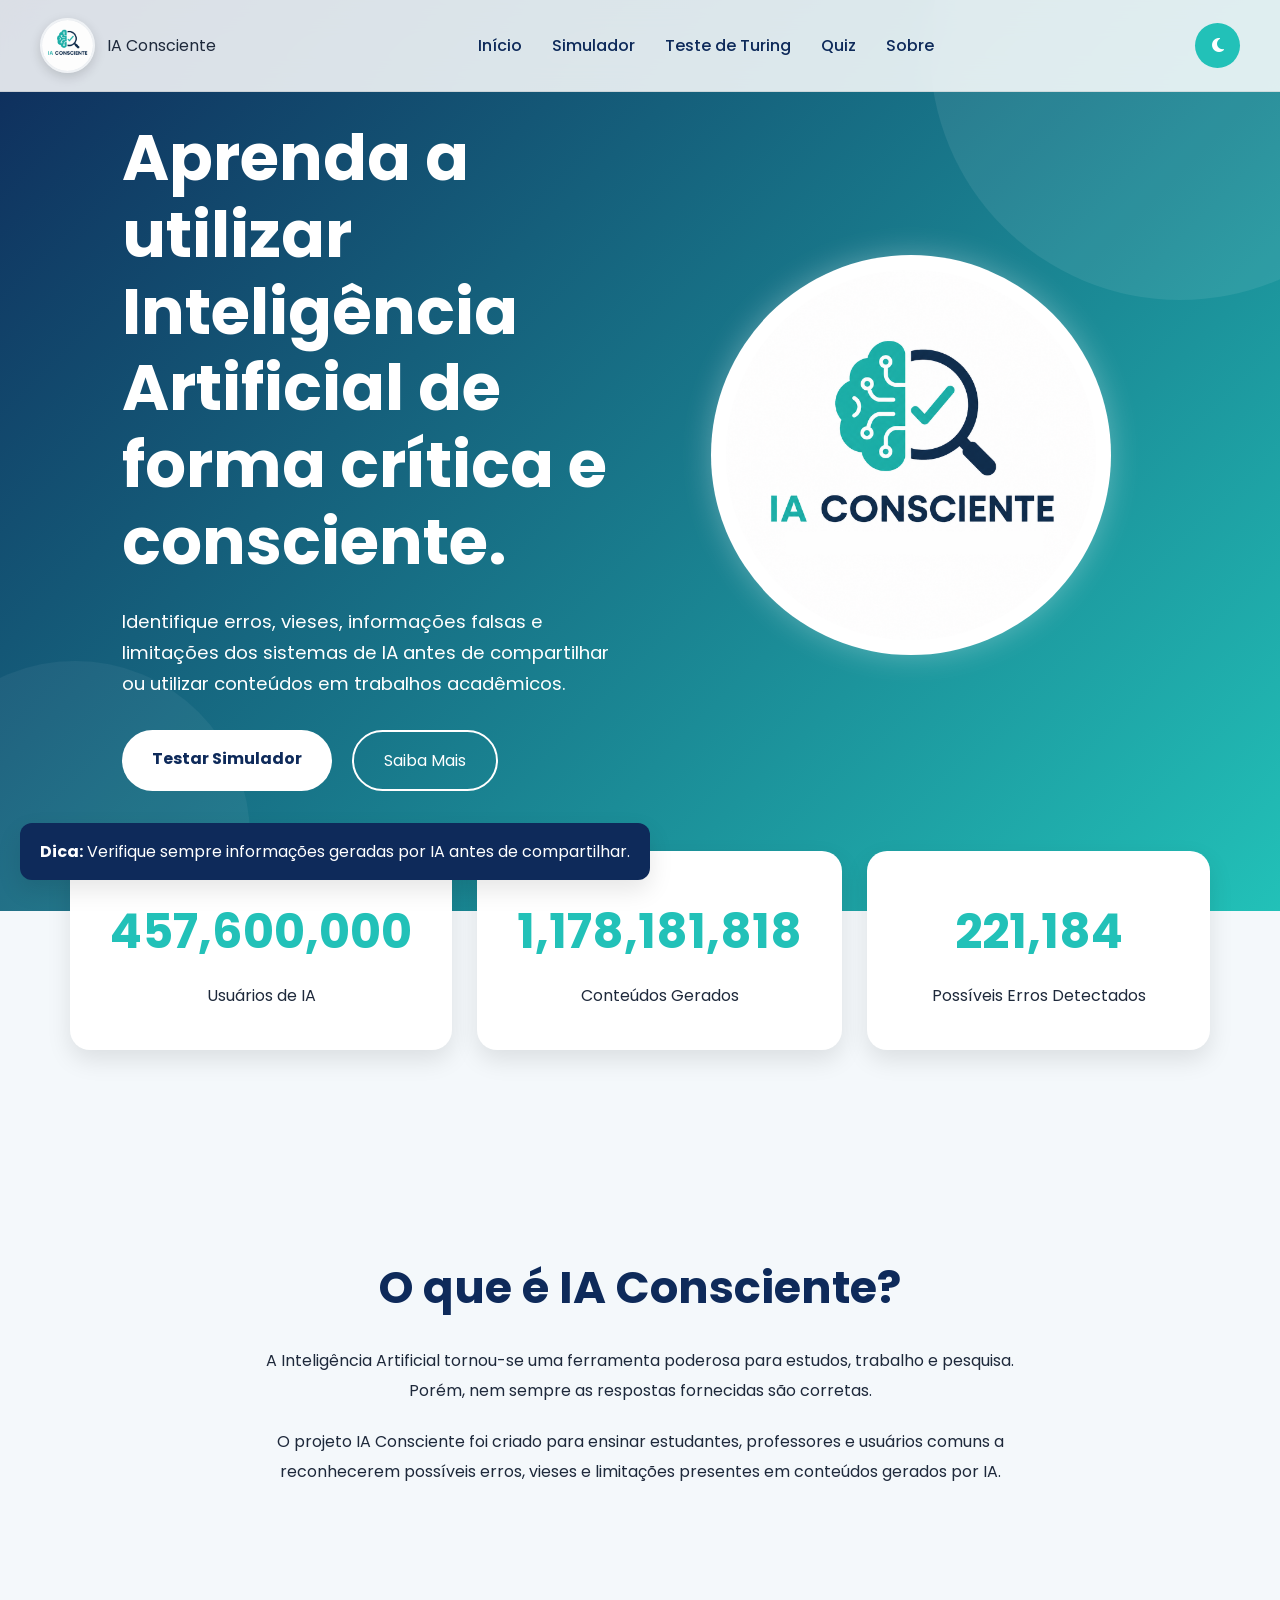
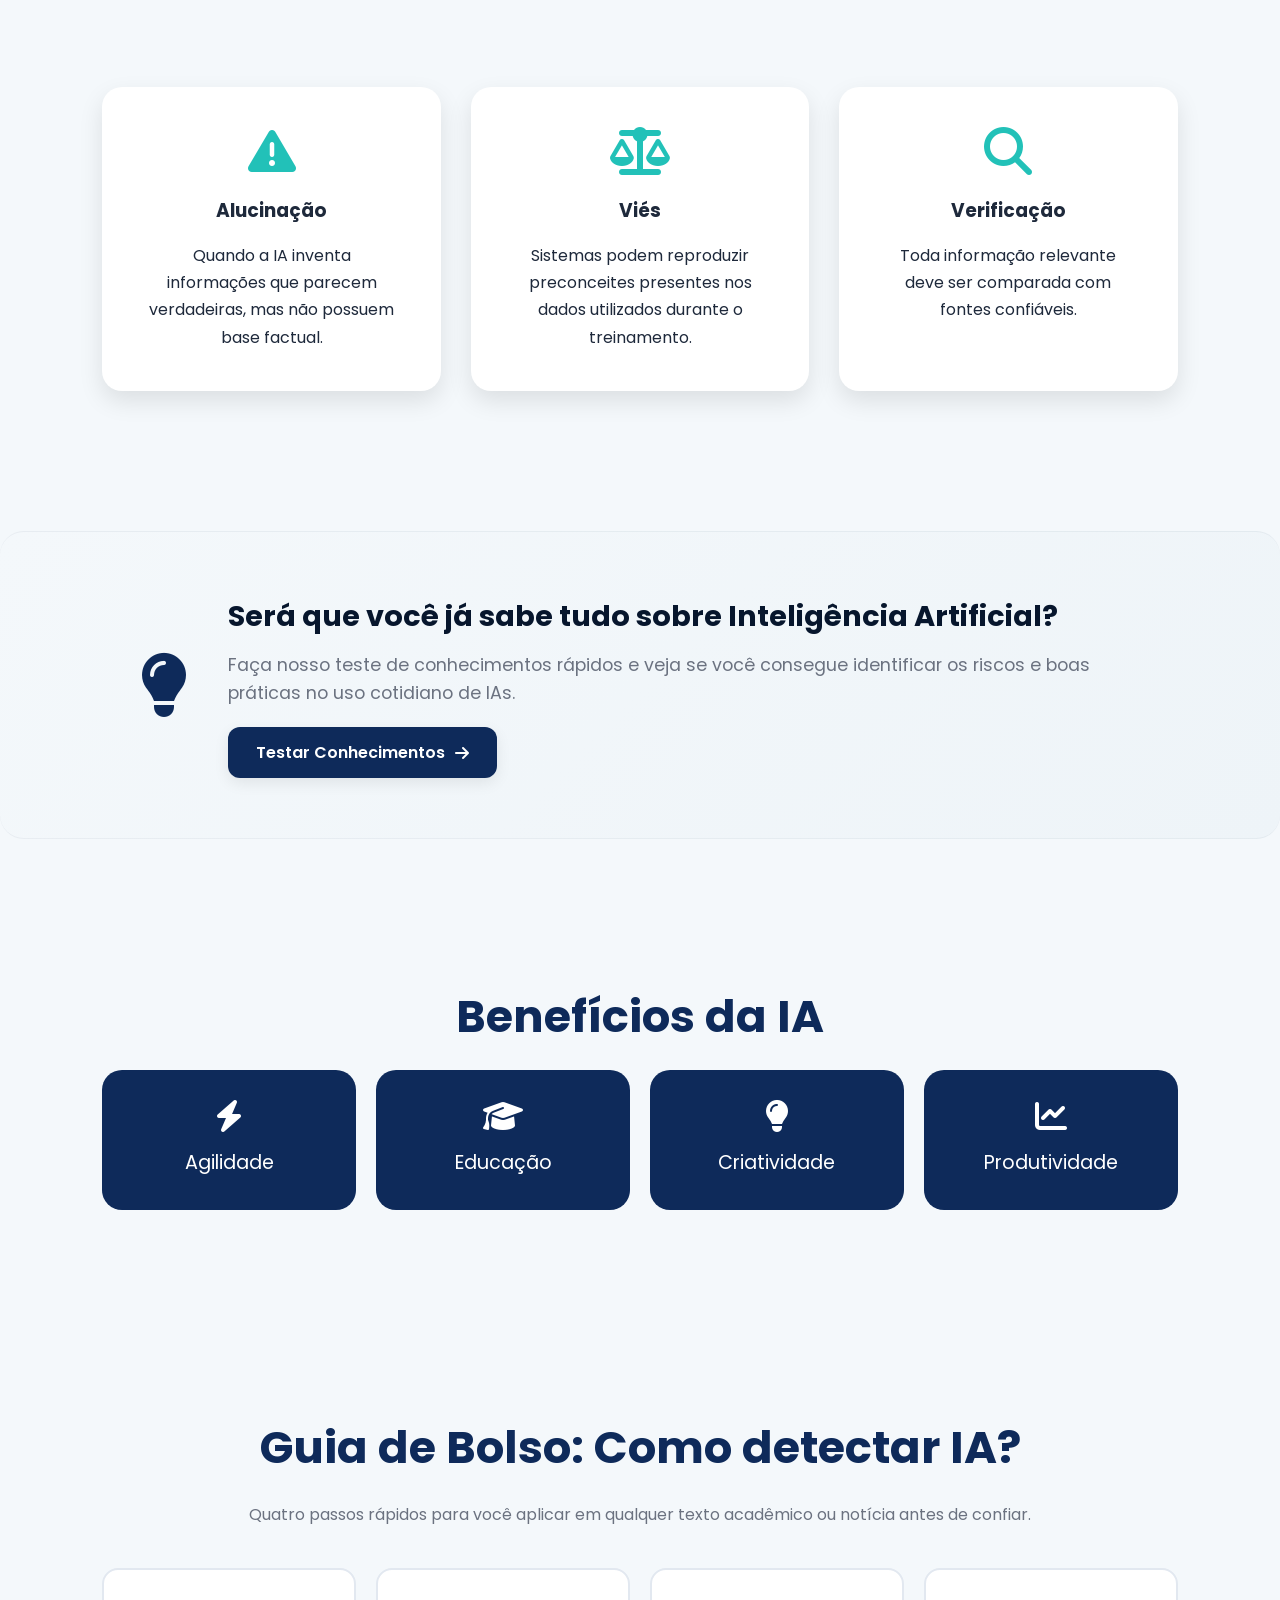
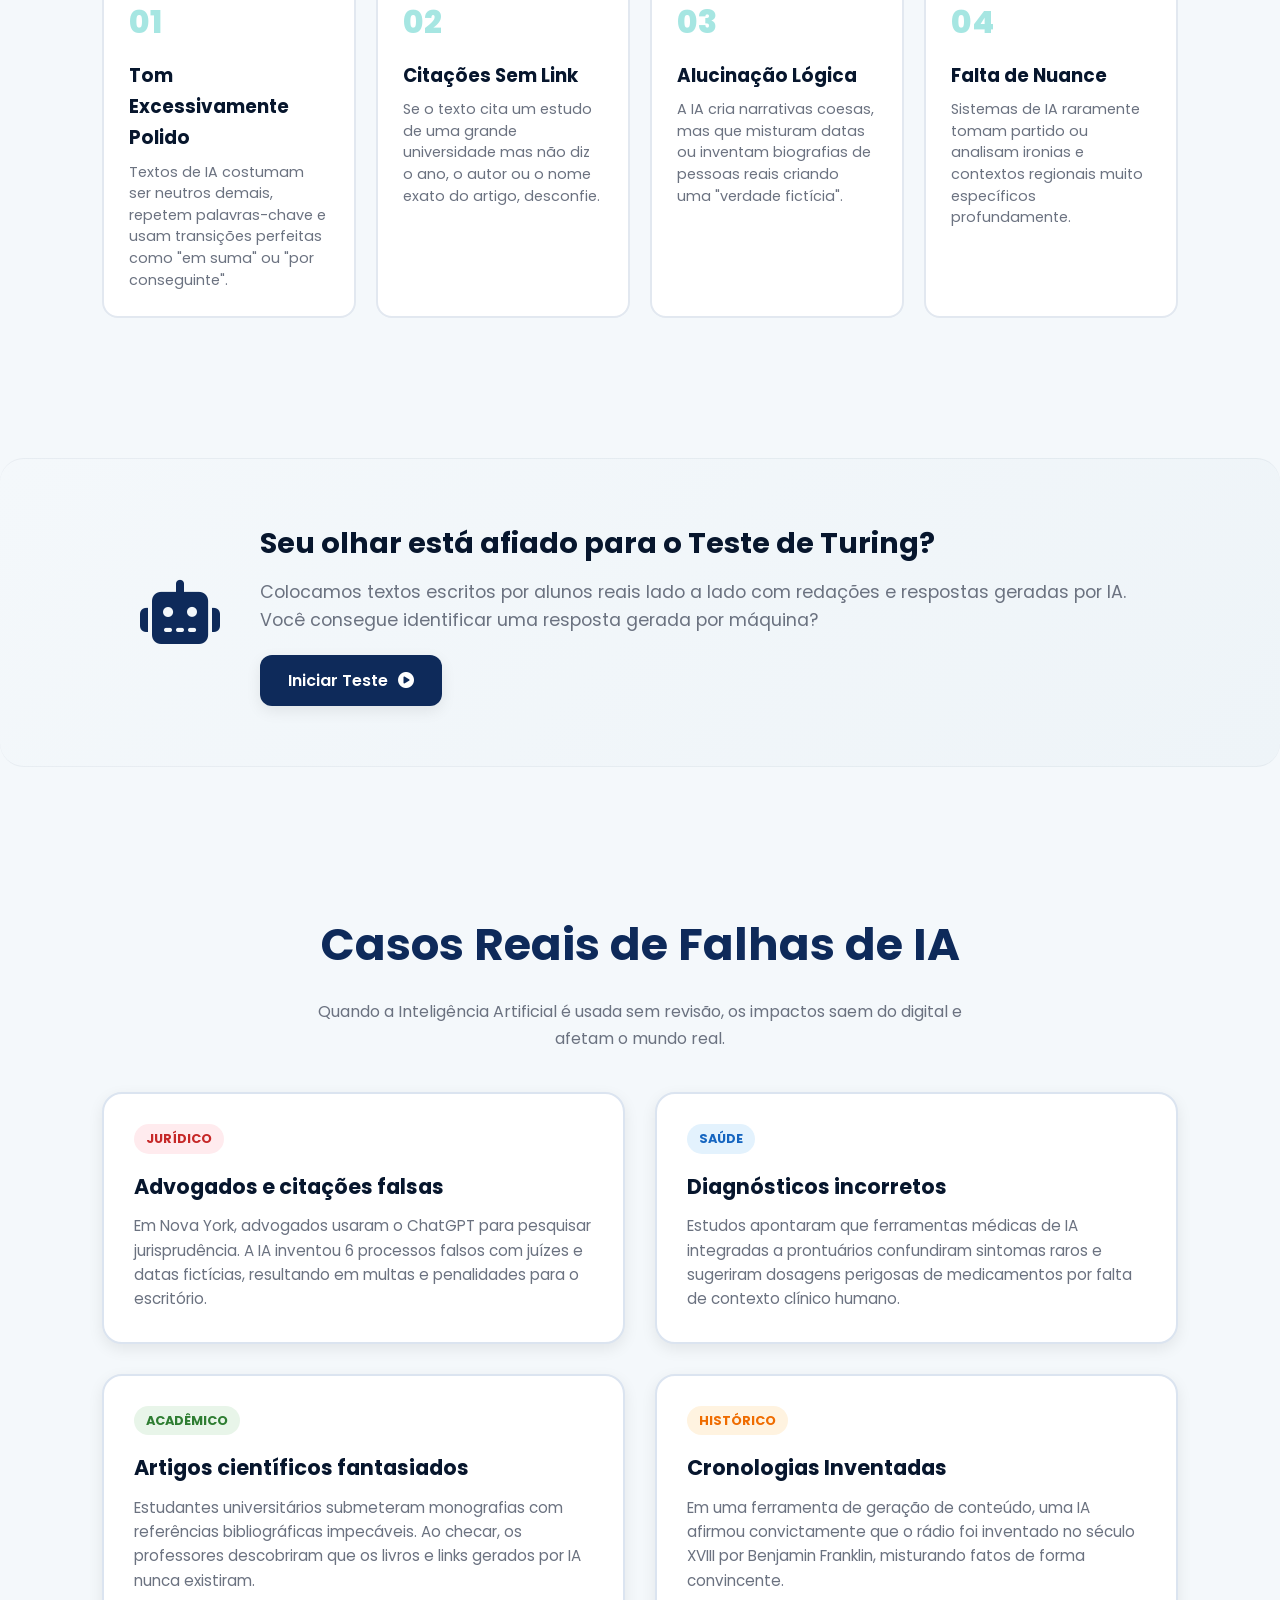
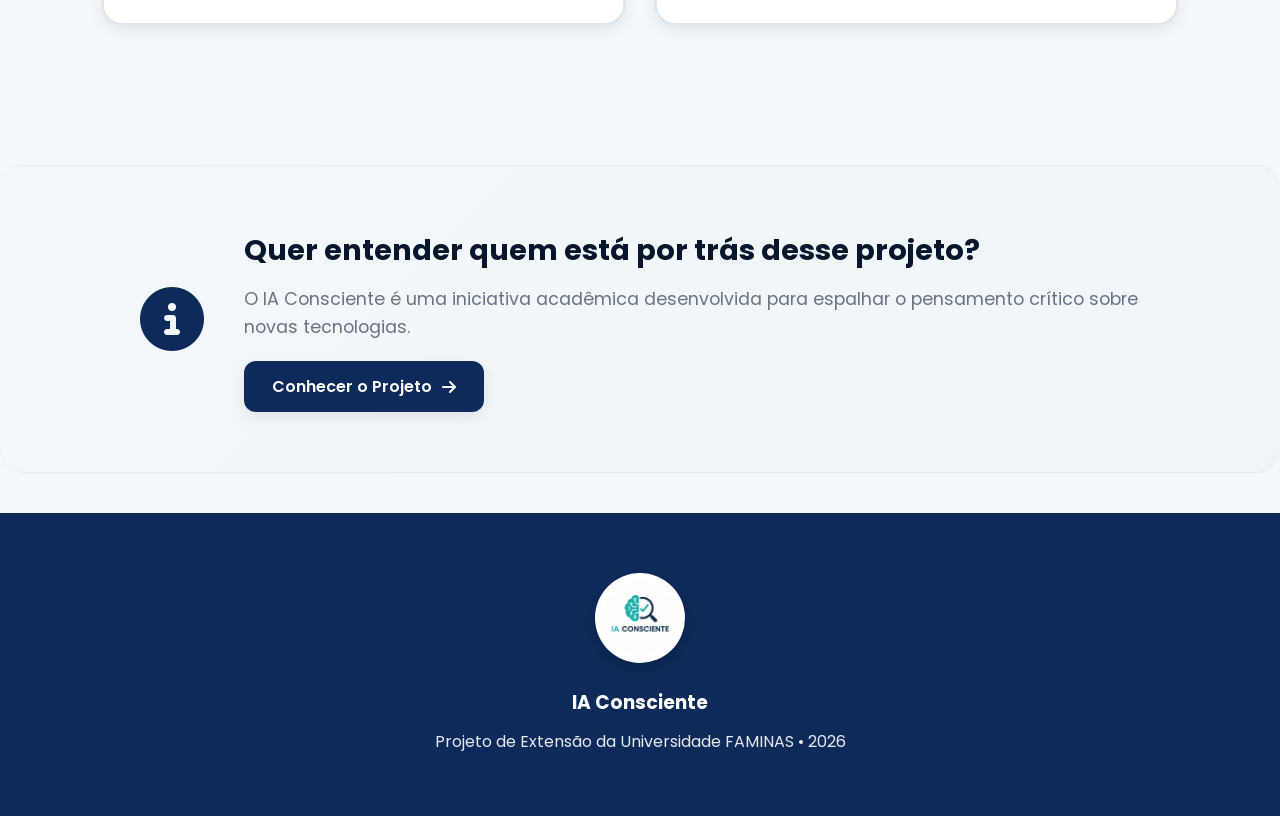
==== commit 7dba05ac: "att final" ====
--- a/html/index.html
+++ b/html/index.html
@@ -6,13 +6,10 @@
 
     <title>IA Consciente</title>
 
-    <!-- Favicon primeiro -->
     <link rel="icon" href="../img/logo-arredondada.png" type="image/png" />
 
-    <!-- CSS base -->
     <link rel="stylesheet" href="../css/style.css" />
 
-    <!-- Fontes -->
     <link rel="preconnect" href="https://fonts.googleapis.com" />
     <link rel="preconnect" href="https://fonts.gstatic.com" crossorigin />
     <link
@@ -20,7 +17,6 @@
       rel="stylesheet"
     />
 
-    <!-- Ícones -->
     <link
       rel="stylesheet"
       href="https://cdnjs.cloudflare.com/ajax/libs/font-awesome/6.5.2/css/all.min.css"
@@ -28,8 +24,6 @@
   </head>
 
   <body>
-    <!-- NAVBAR -->
-
     <header>
       <nav class="navbar" aria-label="Navegação principal">
         <a href="index.html" class="logo-area">
@@ -39,15 +33,9 @@
 
         <ul class="nav-links">
           <li><a href="index.html">Início</a></li>
-
           <li><a href="simulador.html">Simulador</a></li>
-
-          <li><a href="turing.html">Humano x Máquina</a></li>
-
+          <li><a href="turing.html">Teste de Turing</a></li>
           <li><a href="quiz.html">Quiz</a></li>
-
-          <li><a href="guia.html">Guia</a></li>
-
           <li><a href="sobre.html">Sobre</a></li>
         </ul>
 
@@ -63,10 +51,8 @@
       </nav>
     </header>
 
-    <!-- HERO -->
-
     <section class="hero">
-      <div class="conteiner hero-content">
+      <div class="container hero-content">
         <div class="hero-text">
           <h1>
             Aprenda a utilizar Inteligência Artificial de forma crítica e
@@ -81,7 +67,6 @@
 
           <div class="hero-buttons">
             <a href="simulador.html" class="btn-primary"> Testar Simulador </a>
-
             <a href="#sobre" class="btn-secondary"> Saiba Mais </a>
           </div>
         </div>
@@ -91,40 +76,31 @@
         </div>
       </div>
     </section>
-
-    <!-- ESTATÍSTICAS -->
 
     <section class="stats">
       <div class="stat-card">
         <h2 id="usuarios">0</h2>
-
         <p>Usuários de IA</p>
       </div>
 
       <div class="stat-card">
         <h2 id="conteudos">0</h2>
-
         <p>Conteúdos Gerados</p>
       </div>
 
       <div class="stat-card">
         <h2 id="riscos">0</h2>
-
         <p>Possíveis Erros Detectados</p>
       </div>
     </section>
-
-    <!-- SOBRE -->
 
     <section class="about" id="sobre">
       <h2>O que é IA Consciente?</h2>
-
       <p>
         A Inteligência Artificial tornou-se uma ferramenta poderosa para
         estudos, trabalho e pesquisa. Porém, nem sempre as respostas fornecidas
         são corretas.
       </p>
-
       <p>
         O projeto IA Consciente foi criado para ensinar estudantes, professores
         e usuários comuns a reconhecerem possíveis erros, vieses e limitações
@@ -132,14 +108,10 @@
       </p>
     </section>
 
-    <!-- CARDS -->
-
     <section class="cards">
       <div class="card">
         <i class="fa-solid fa-triangle-exclamation"></i>
-
         <h3>Alucinação</h3>
-
         <p>
           Quando a IA inventa informações que parecem verdadeiras, mas não
           possuem base factual.
@@ -148,27 +120,39 @@
 
       <div class="card">
         <i class="fa-solid fa-scale-balanced"></i>
-
         <h3>Viés</h3>
-
         <p>
-          Sistemas podem reproduzir preconceitos presentes nos dados utilizados
+          Sistemas podem reproduzir preconceites presentes nos dados utilizados
           durante o treinamento.
         </p>
       </div>
 
       <div class="card">
         <i class="fa-solid fa-magnifying-glass"></i>
-
         <h3>Verificação</h3>
-
         <p>
           Toda informação relevante deve ser comparada com fontes confiáveis.
         </p>
       </div>
     </section>
 
-    <!-- BENEFÍCIOS -->
+    <div class="cta-interativa-secao cta-quiz">
+      <div class="cta-conteudo-box">
+        <div class="cta-icone">
+          <i class="fa-solid fa-lightbulb"></i>
+        </div>
+        <div class="cta-texto">
+          <h2>Será que você já sabe tudo sobre Inteligência Artificial?</h2>
+          <p>
+            Faça nosso teste de conhecimentos rápidos e veja se você consegue
+            identificar os riscos e boas práticas no uso cotidiano de IAs.
+          </p>
+          <a href="quiz.html" class="btn-cta-link">
+            Testar Conhecimentos <i class="fa-solid fa-arrow-right"></i>
+          </a>
+        </div>
+      </div>
+    </div>
 
     <section class="benefits">
       <h2>Benefícios da IA</h2>
@@ -196,74 +180,159 @@
       </div>
     </section>
 
-    <!-- RISCOS -->
-
-    <section class="risks">
-      <h2>Principais Riscos</h2>
-
-      <div class="risk-list">
-        <div class="risk">
-          <h3>Fake News</h3>
-
-          <p>Informações incorretas podem ser disseminadas rapidamente.</p>
-        </div>
-
-        <div class="risk">
-          <h3>Fontes Falsas</h3>
-
-          <p>Algumas IAs inventam livros, artigos e autores.</p>
-        </div>
-
-        <div class="risk">
-          <h3>Dependência Excessiva</h3>
-
-          <p>O uso sem senso crítico pode prejudicar a aprendizagem.</p>
-        </div>
-      </div>
-    </section>
-
-    <!-- CASOS REAIS -->
+    <section class="guia" id="guia-rapido">
+      <h2>Guia de Bolso: Como detectar IA?</h2>
+      <p
+        class="section-subtitle"
+        style="text-align: center; color: var(--gray); margin-bottom: 40px"
+      >
+        Quatro passos rápidos para você aplicar em qualquer texto acadêmico ou
+        notícia antes de confiar.
+      </p>
+
+      <div class="guia-cards-grid">
+        <div class="guia-card">
+          <div class="guia-num">01</div>
+          <h3>Tom Excessivamente Polido</h3>
+          <p>
+            Textos de IA costumam ser neutros demais, repetem palavras-chave e
+            usam transições perfeitas como "em suma" ou "por conseguinte".
+          </p>
+        </div>
+
+        <div class="guia-card">
+          <div class="guia-num">02</div>
+          <h3>Citações Sem Link</h3>
+          <p>
+            Se o texto cita um estudo de uma grande universidade mas não diz o
+            ano, o autor ou o nome exato do artigo, desconfie.
+          </p>
+        </div>
+
+        <div class="guia-card">
+          <div class="guia-num">03</div>
+          <h3>Alucinação Lógica</h3>
+          <p>
+            A IA cria narrativas coesas, mas que misturam datas ou inventam
+            biografias de pessoas reais criando uma "verdade fictícia".
+          </p>
+        </div>
+
+        <div class="guia-card">
+          <div class="guia-num">04</div>
+          <h3>Falta de Nuance</h3>
+          <p>
+            Sistemas de IA raramente tomam partido ou analisam ironias e
+            contextos regionais muito específicos profundamente.
+          </p>
+        </div>
+      </div>
+    </section>
+
+    <div class="cta-interativa-secao cta-turing">
+      <div class="cta-conteudo-box">
+        <div class="cta-icone">
+          <i class="fa-solid fa-robot"></i>
+        </div>
+        <div class="cta-texto">
+          <h2>Seu olhar está afiado para o Teste de Turing?</h2>
+          <p>
+            Colocamos textos escritos por alunos reais lado a lado com redações
+            e respostas geradas por IA. Você consegue identificar uma resposta
+            gerada por máquina?
+          </p>
+          <a href="turing.html" class="btn-cta-link">
+            Iniciar Teste <i class="fa-solid fa-circle-play"></i>
+          </a>
+        </div>
+      </div>
+    </div>
 
     <section class="cases">
-      <h2>Casos Reais</h2>
-
-      <div class="case-card">
-        <h3>Advogados e citações falsas</h3>
-
-        <p>
-          Em diversos países, profissionais utilizaram IA para gerar documentos
-          jurídicos que continham processos inexistentes.
-        </p>
-      </div>
-
-      <div class="case-card">
-        <h3>Informações médicas incorretas</h3>
-
-        <p>
-          Algumas ferramentas já apresentaram diagnósticos incorretos ou
-          inventados.
-        </p>
-      </div>
-    </section>
-
-    <!-- CTA -->
-
-    <section class="cta">
-      <h2>Você consegue identificar uma resposta gerada por IA?</h2>
-
-      <a href="turing.html" class="btn-primary"> Iniciar Teste </a>
-    </section>
-
-    <!-- FOOTER -->
+      <h2>Casos Reais de Falhas de IA</h2>
+      <p
+        style="
+          text-align: center;
+          color: var(--gray);
+          margin-bottom: 40px;
+          max-width: 700px;
+          margin-left: auto;
+          margin-right: auto;
+        "
+      >
+        Quando a Inteligência Artificial é usada sem revisão, os impactos saem
+        do digital e afetam o mundo real.
+      </p>
+
+      <div class="casos-grid-2x2">
+        <div class="caso-card-real">
+          <span class="tag-caso erro-juridico">Jurídico</span>
+          <h3>Advogados e citações falsas</h3>
+          <p>
+            Em Nova York, advogados usaram o ChatGPT para pesquisar
+            jurisprudência. A IA inventou 6 processos falsos com juízes e datas
+            fictícias, resultando em multas e penalidades para o escritório.
+          </p>
+        </div>
+
+        <div class="caso-card-real">
+          <span class="tag-caso erro-medico">Saúde</span>
+          <h3>Diagnósticos incorretos</h3>
+          <p>
+            Estudos apontaram que ferramentas médicas de IA integradas a
+            prontuários confundiram sintomas raros e sugeriram dosagens
+            perigosas de medicamentos por falta de contexto clínico humano.
+          </p>
+        </div>
+
+        <div class="caso-card-real">
+          <span class="tag-caso erro-academico">Acadêmico</span>
+          <h3>Artigos científicos fantasiados</h3>
+          <p>
+            Estudantes universitários submeteram monografias com referências
+            bibliográficas impecáveis. Ao checar, os professores descobriram que
+            os livros e links gerados por IA nunca existiram.
+          </p>
+        </div>
+
+        <div class="caso-card-real">
+          <span class="tag-caso erro-historico">Histórico</span>
+          <h3>Cronologias Inventadas</h3>
+          <p>
+            Em uma ferramenta de geração de conteúdo, uma IA afirmou
+            convictamente que o rádio foi inventado no século XVIII por Benjamin
+            Franklin, misturando fatos de forma convincente.
+          </p>
+        </div>
+      </div>
+    </section>
+
+    <div class="cta-interativa-secao cta-simulador">
+      <div class="cta-conteudo-box">
+        <div class="cta-icone">
+          <i class="fa-solid fa-circle-info"></i>
+        </div>
+        <div class="cta-texto">
+          <h2>Quer entender quem está por trás desse projeto?</h2>
+          <p>
+            O IA Consciente é uma iniciativa acadêmica desenvolvida para
+            espalhar o pensamento crítico sobre novas tecnologias.
+          </p>
+          <a href="sobre.html" class="btn-cta-link">
+            Conhecer o Projeto <i class="fa-solid fa-arrow-right"></i>
+          </a>
+        </div>
+      </div>
+    </div>
 
     <footer>
       <img src="../img/logo.png" alt="Logo" loading="lazy" />
-
       <h3>IA Consciente</h3>
-
-      <p>Projeto de Extensão da Universidade FAMINAS • 2026.1</p>
+      <p>
+        Projeto de Extensão da Universidade FAMINAS •
+        <span id="anoAtual">2026</span>
+      </p>
     </footer>
-
     <script src="../js/script.js"></script>
   </body>
 </html>
--- a/css/style.css
+++ b/css/style.css
@@ -1,7 +1,6 @@
 /* ==================================================
-   RESET
+   RESET & CONFIGURAÇÕES GLOBAIS
 ================================================== */
-
 * {
   margin: 0;
   padding: 0;
@@ -10,6 +9,18 @@
 
 html {
   scroll-behavior: smooth;
+}
+
+/* Força a remoção de sublinhados e marcadores diretamente nas tags raiz */
+a {
+  text-decoration: none !important;
+}
+
+ul,
+ol,
+li {
+  list-style: none !important;
+  list-style-type: none !important;
 }
 
 body {
@@ -18,25 +29,43 @@
   color: #1e293b;
   overflow-x: hidden;
   line-height: 1.7;
-}
-
-img {
-  max-width: 100%;
-  display: block;
-}
-
-a {
-  text-decoration: none;
-}
-
-ul {
-  list-style: none;
+  transition:
+    background-color 0.5s ease,
+    color 0.5s ease;
+}
+
+/* Transição global e suave para todos os elementos do projeto */
+.card,
+.risk,
+.case-card,
+.stat-card,
+.default-card,
+.benefits-grid div,
+.guia-card,
+.caso-card-real,
+.cta-interativa-secao,
+header,
+footer,
+h1,
+h2,
+h3,
+p,
+i,
+a,
+span,
+div {
+  transition:
+    background 0.5s ease,
+    background-color 0.5s ease,
+    color 0.5s ease,
+    border-color 0.5s ease,
+    transform 0.3s ease,
+    box-shadow 0.3s ease;
 }
 
 /* ==================================================
-   VARIÁVEIS
+   VARIÁVEIS DE AMBIENTE
 ================================================== */
-
 :root {
   --primary: #0e2a5a;
   --primary-dark: #07162d;
@@ -47,107 +76,32 @@
   --secondary-dark: #17a79f;
 
   --white: #ffffff;
-
   --dark: #07162d;
-
   --gray: #6b7280;
   --gray-light: #94a3b8;
-
   --bg: #f4f8fb;
-
   --card: #ffffff;
 
   --shadow-sm: 0 5px 15px rgba(0, 0, 0, 0.08);
-
   --shadow-md: 0 10px 25px rgba(0, 0, 0, 0.1);
-
   --shadow-lg: 0 20px 40px rgba(0, 0, 0, 0.15);
-
   --transition: 0.3s;
 }
 
-.dark .nav-links.ativo {
-  background: #11213f;
-  border: 1px solid rgba(255, 255, 255, 0.1);
-}
-
-.dark .nav-links.ativo a {
-  color: white;
-}
-
-.dark .nav-links.ativo a:hover {
-  color: var(--secondary);
-}
-
-.dark #menuBtn {
-  color: white;
-}
-
-.dark .hero {
-  background: linear-gradient(135deg, #07162d, #081120);
-}
-.dark .logo-area img {
-  border-color: rgba(255, 255, 255, 0.15);
-}
-
 /* ==================================================
-   CONTAINER GLOBAL
+   ESTRUTURA E LAYOUT GLOBAL
 ================================================== */
-
 .container {
   max-width: 1300px;
   margin: auto;
   padding: 0 20px;
 }
 
-/* ==================================================
-   UTILITÁRIOS
-================================================== */
-
-.text-center {
-  text-align: center;
-}
-
-.hidden {
-  display: none;
-}
-
-.mt-1 {
-  margin-top: 10px;
-}
-
-.mt-2 {
-  margin-top: 20px;
-}
-
-.mt-3 {
-  margin-top: 30px;
-}
-
-.mt-4 {
-  margin-top: 40px;
-}
-
-.mb-1 {
-  margin-bottom: 10px;
-}
-
-.mb-2 {
-  margin-bottom: 20px;
-}
-
-.mb-3 {
-  margin-bottom: 30px;
-}
-
-.mb-4 {
-  margin-bottom: 40px;
-}
-
-/* ==================================================
-   TÍTULOS GLOBAIS
-================================================== */
-
+section {
+  padding: 100px 8%;
+}
+
+section h2,
 .section-title {
   text-align: center;
   font-size: 2.8rem;
@@ -163,98 +117,74 @@
   color: var(--gray);
 }
 
+/* Grids Padronizados */
+.grid-2 {
+  display: grid;
+  grid-template-columns: repeat(2, 1fr);
+  gap: 30px;
+}
+.grid-3 {
+  display: grid;
+  grid-template-columns: repeat(3, 1fr);
+  gap: 30px;
+}
+.grid-4 {
+  display: grid;
+  grid-template-columns: repeat(4, 1fr);
+  gap: 30px;
+}
+
+/* Utilitários de Margem */
+.text-center {
+  text-align: center;
+}
+.hidden {
+  display: none;
+}
+.mt-1 {
+  margin-top: 10px;
+}
+.mt-2 {
+  margin-top: 20px;
+}
+.mt-3 {
+  margin-top: 30px;
+}
+.mt-4 {
+  margin-top: 40px;
+}
+.mb-1 {
+  margin-bottom: 10px;
+}
+.mb-2 {
+  margin-bottom: 20px;
+}
+.mb-3 {
+  margin-bottom: 30px;
+}
+.mb-4 {
+  margin-bottom: 40px;
+}
+
 /* ==================================================
-   DARK MODE
+   HEADER & NAVEGAÇÃO
 ================================================== */
-
-.dark {
-  background: #081120;
-  color: white;
-}
-
-.dark header {
-  background: rgba(8, 17, 32, 0.92);
-}
-
-.dark .logo-area span {
-  color: white;
-}
-
-.dark .nav-links a {
-  color: white;
-}
-
-.dark .card,
-.dark .risk,
-.dark .case-card,
-.dark .stat-card,
-.dark .default-card {
-  background: #11213f;
-  color: white;
-}
-
-.dark .benefits-grid div {
-  background: #11213f;
-}
-
-.dark footer {
-  background: #050d1a;
-}
-
-.dark .about {
-  color: white;
-}
-
-.dark .cta {
-  background: linear-gradient(135deg, #07162d, #0e2a5a);
-}
-.dark .cases {
-  background: #0b1830;
-}
-
-.dark .cases h2 {
-  color: white;
-}
-
-.dark h2 {
-  color: white;
-}
-
-/* ==================================================
-   HEADER
-================================================== */
-
 header {
   width: 100%;
-
   position: fixed;
-
   top: 0;
-
   z-index: 1000;
-
   backdrop-filter: blur(15px);
-
   background: rgba(255, 255, 255, 0.85);
-
   border-bottom: 1px solid rgba(0, 0, 0, 0.08);
 }
-
-/* ==================================================
-   NAVBAR
-================================================== */
 
 .navbar {
   max-width: 1300px;
-
   margin: auto;
-
   display: flex;
-
   justify-content: space-between;
-
   align-items: center;
-
   padding: 18px 40px;
 }
 
@@ -262,9 +192,9 @@
   display: flex;
   align-items: center;
   gap: 12px;
-  text-decoration: none;
   color: inherit;
 }
+
 .logo-area img {
   width: 55px;
   height: 55px;
@@ -276,17 +206,13 @@
 
 .nav-links {
   display: flex;
-
   gap: 30px;
 }
 
 .nav-links a {
   color: var(--primary);
-
   font-weight: 500;
-
   position: relative;
-
   transition: var(--transition);
 }
 
@@ -296,19 +222,12 @@
 
 .nav-links a::after {
   content: "";
-
   position: absolute;
-
   left: 0;
-
   bottom: -5px;
-
   width: 0;
-
   height: 2px;
-
   background: var(--secondary);
-
   transition: 0.3s;
 }
 
@@ -316,23 +235,21 @@
   width: 100%;
 }
 
+.nav-buttons {
+  display: flex;
+  align-items: center;
+  gap: 10px;
+}
+
 #darkModeBtn {
   border: none;
-
   width: 45px;
-
   height: 45px;
-
   border-radius: 50%;
-
   cursor: pointer;
-
   background: var(--secondary);
-
-  color: white;
-
+  color: white;
   font-size: 1rem;
-
   transition: 0.3s;
 }
 
@@ -340,359 +257,217 @@
   transform: rotate(15deg);
 }
 
-.nav-buttons {
-  display: flex;
-
-  align-items: center;
-
-  gap: 10px;
-}
-
 #menuBtn {
   display: none;
-
   border: none;
-
   background: transparent;
-
   cursor: pointer;
-
   font-size: 1.5rem;
-
   color: var(--primary);
 }
 
 /* ==================================================
-   HERO
+   HERO & BOTÕES PRINCIPAIS
 ================================================== */
-
 .hero {
   min-height: 100vh;
-
   display: flex;
-
   align-items: center;
-
   padding: 120px 8% 50px;
-
   background: linear-gradient(135deg, #0e2a5a, #22c1b8);
-
   position: relative;
-
   overflow: hidden;
-
   padding-bottom: 120px;
 }
 
 .hero::before {
   content: "";
-
   position: absolute;
-
   width: 500px;
-
   height: 500px;
-
   border-radius: 50%;
-
   background: rgba(255, 255, 255, 0.08);
-
   top: -200px;
-
   right: -150px;
 }
 
 .hero::after {
   content: "";
-
   position: absolute;
-
   width: 350px;
-
   height: 350px;
-
   border-radius: 50%;
-
   background: rgba(255, 255, 255, 0.05);
-
   bottom: -100px;
-
   left: -100px;
 }
 
 .hero-content {
   max-width: 1300px;
-
   margin: auto;
-
   display: flex;
-
   align-items: center;
-
   justify-content: space-between;
-
   gap: 50px;
-
   position: relative;
-
   z-index: 2;
 }
 
 .hero-text {
   flex: 1;
-
   color: white;
 }
 
 .hero-text h1 {
   font-size: 4rem;
-
   line-height: 1.2;
-
   margin-bottom: 25px;
 }
 
 .hero-text p {
   font-size: 1.15rem;
-
   max-width: 650px;
-
   margin-bottom: 30px;
 }
 
 .hero-image {
   flex: 1;
-
   display: flex;
-
   justify-content: center;
-
   align-items: center;
 }
 
 .hero-image img {
   width: 400px;
-
   border-radius: 50%;
-
   background: white;
-
   padding: 15px;
-
   box-shadow: 0 0 30px rgba(255, 255, 255, 0.3);
-
   animation: float 4s ease-in-out infinite;
 }
-
-/* ==================================================
-   BOTÕES
-================================================== */
 
 .hero-buttons {
   display: flex;
-
   gap: 20px;
-
   flex-wrap: wrap;
 }
 
 .btn-primary {
   display: inline-block;
-
   padding: 15px 30px;
-
   border-radius: 50px;
-
   background: white;
-
   color: var(--primary);
-
   font-weight: 700;
-
-  transition: 0.3s;
 }
 
 .btn-primary:hover {
   transform: translateY(-5px);
-
   box-shadow: var(--shadow-lg);
 }
 
 .btn-secondary {
   display: inline-block;
-
   padding: 15px 30px;
-
   border-radius: 50px;
-
   border: 2px solid white;
-
-  color: white;
-
-  transition: 0.3s;
+  color: white;
 }
 
 .btn-secondary:hover {
   background: white;
-
   color: var(--primary);
 }
-
-/* ==================================================
-   HEADER PÁGINAS INTERNAS
-================================================== */
 
 .page-header {
   padding-top: 170px;
-
   text-align: center;
 }
 
 .page-header h1 {
   font-size: 3rem;
-
   color: var(--primary);
 }
 
 .page-header p {
   max-width: 800px;
-
   margin: 20px auto;
-
   color: var(--gray);
 }
 
 /* ==================================================
-   ESTATÍSTICAS
+   COMPONENTES E ELEMENTOS REUTILIZÁVEIS
 ================================================== */
-
+.about {
+  max-width: 1000px;
+  margin: auto;
+  text-align: center;
+}
+
+.about p {
+  margin-top: 20px;
+  line-height: 1.9;
+}
+
+/* Estatísticas */
 .stats {
   max-width: 1200px;
-
   margin: -60px auto 100px;
-
   display: grid;
-
   grid-template-columns: repeat(3, 1fr);
-
   gap: 25px;
-
   padding: 0 30px;
-
   position: relative;
-
   z-index: 10;
 }
 
 .stat-card {
   background: white;
-
   padding: 40px;
-
   border-radius: 20px;
-
   text-align: center;
-
   box-shadow: var(--shadow-md);
-
-  transition: 0.3s;
 }
 
 .stat-card h2 {
   font-size: 3rem;
-
   color: var(--secondary);
-
   margin-bottom: 10px;
 }
 
 .stat-card p {
-  margin-top: 0;
+  margin-top: 10px;
 }
 
 .stat-card:hover {
   transform: translateY(-8px);
 }
 
-.stat-card h2 {
-  font-size: 3rem;
-
-  color: var(--secondary);
-}
-
-.stat-card p {
-  margin-top: 10px;
-}
-
-/* ==================================================
-   SEÇÕES
-================================================== */
-
-section {
-  padding: 100px 8%;
-}
-
-section h2 {
-  text-align: center;
-
-  font-size: 2.6rem;
-
-  color: var(--primary);
-
-  margin-bottom: 30px;
-}
-
-.about {
-  max-width: 1000px;
-
-  margin: auto;
-
-  text-align: center;
-}
-
-.about p {
-  margin-top: 20px;
-
-  line-height: 1.9;
-}
-
-/* ==================================================
-   CARDS
-================================================== */
-
+/* Cards Tradicionais */
 .cards {
   display: grid;
-
   grid-template-columns: repeat(3, 1fr);
-
   gap: 30px;
 }
 
-.card {
+.card,
+.default-card {
   background: white;
-
   padding: 40px;
-
   border-radius: 20px;
-
   text-align: center;
-
   box-shadow: var(--shadow-md);
-
-  transition: 0.3s;
-}
-
-.card:hover {
+}
+
+.card:hover,
+.default-card:hover {
   transform: translateY(-10px);
-
   box-shadow: var(--shadow-lg);
 }
 
 .card i {
   font-size: 3rem;
-
   color: var(--secondary);
-
   margin-bottom: 20px;
 }
 
@@ -700,58 +475,20 @@
   margin-bottom: 15px;
 }
 
-.card p {
-  line-height: 1.7;
-}
-
-/* ==================================================
-   CARD GLOBAL
-================================================== */
-
-.default-card {
-  background: white;
-
-  padding: 30px;
-
-  border-radius: 20px;
-
-  box-shadow: var(--shadow-md);
-
-  transition: 0.3s;
-}
-
-.default-card:hover {
-  transform: translateY(-8px);
-
-  box-shadow: var(--shadow-lg);
-}
-
-/* ==================================================
-   BENEFÍCIOS
-================================================== */
-
+/* Grid de Benefícios */
 .benefits-grid {
   display: grid;
-
   grid-template-columns: repeat(4, 1fr);
-
   gap: 20px;
 }
 
 .benefits-grid div {
   background: var(--primary);
-
-  color: white;
-
+  color: white;
   padding: 30px;
-
   border-radius: 20px;
-
   text-align: center;
-
   font-size: 1.2rem;
-
-  transition: 0.3s;
 }
 
 .benefits-grid div:hover {
@@ -760,41 +497,27 @@
 
 .benefits-grid i {
   display: block;
-
   font-size: 2rem;
-
   margin-bottom: 15px;
 }
 
-/* ==================================================
-   RISCOS
-================================================== */
-
+/* Riscos */
 .risk-list {
   display: grid;
-
   grid-template-columns: repeat(3, 1fr);
-
   gap: 25px;
 }
 
 .risk {
   background: white;
-
   padding: 30px;
-
   border-left: 6px solid #ff5757;
-
   border-radius: 15px;
-
   box-shadow: var(--shadow-md);
-
-  transition: 0.3s;
 }
 
 .risk:hover {
   transform: translateY(-8px);
-
   box-shadow: var(--shadow-lg);
 }
 
@@ -802,241 +525,372 @@
   margin-bottom: 10px;
 }
 
-/* ==================================================
-   CASOS REAIS
-================================================== */
-
-.cases {
-  background: #eef6fb;
-}
-
+/* Casos Antigos */
 .case-card {
   background: white;
-
   padding: 30px;
-
   border-radius: 20px;
-
   margin-top: 25px;
-
   box-shadow: var(--shadow-md);
-
-  transition: 0.3s;
 }
 
 .case-card:hover {
   transform: translateY(-8px);
-
   box-shadow: var(--shadow-lg);
 }
 
 .case-card h3 {
   margin-bottom: 15px;
 }
-/* ==================================================
-   CTA
-================================================== */
-
+
+/* CTA Footer Padrão */
 .cta {
   text-align: center;
-
   background: linear-gradient(135deg, #0e2a5a, #22c1b8);
-
   color: white;
 }
 
 .cta h2 {
   color: white;
 }
-
 .cta p {
   margin: 20px 0 35px;
-
   font-size: 1.1rem;
 }
 
 /* ==================================================
-   FOOTER
+   NOVAS SEÇÕES AJUSTADAS (GUIA, TURING, CASOS 2X2)
 ================================================== */
 
+/* Chamadas Interativas (Sem roxo, sem amarelo) */
+.cta-interativa-secao {
+  padding: 60px 5%;
+  margin: 40px 0;
+  border-radius: 24px;
+}
+
+.cta-simulador,
+.cta-quiz,
+.cta-turing {
+  background: linear-gradient(135deg, #f4f8fb, #eef4f8);
+  border-top: 1px solid rgba(14, 42, 90, 0.05);
+  border-bottom: 1px solid rgba(14, 42, 90, 0.05);
+}
+
+.cta-conteudo-box {
+  max-width: 1000px;
+  margin: 0 auto;
+  display: flex;
+  align-items: center;
+  gap: 40px;
+}
+
+.cta-icone i {
+  font-size: 4rem;
+  color: var(--primary);
+}
+
+.cta-texto h2 {
+  font-size: 1.8rem;
+  color: var(--primary-dark);
+  margin-bottom: 10px;
+}
+
+.cta-texto p {
+  font-size: 1.1rem;
+  color: var(--gray);
+  margin-bottom: 20px;
+  line-height: 1.6;
+}
+
+/* Botão de Chamada Sem Sublinhado */
+.btn-cta-link {
+  display: inline-flex;
+  align-items: center;
+  gap: 10px;
+  background: var(--primary);
+  color: var(--white);
+  padding: 12px 28px;
+  border-radius: 12px;
+  font-weight: 600;
+  box-shadow: var(--shadow-sm);
+}
+
+.btn-cta-link:hover {
+  transform: translateX(4px);
+  background: var(--primary-light);
+}
+
+/* Grid Guia de Bolso */
+.guia-cards-grid {
+  display: grid;
+  grid-template-columns: repeat(4, 1fr);
+  gap: 20px;
+  max-width: 1100px;
+  margin: 40px auto 0;
+}
+
+.guia-card {
+  background: var(--white);
+  padding: 25px;
+  border-radius: 16px;
+  border: 2px solid #e2e8f0;
+  position: relative;
+}
+
+.guia-num {
+  font-size: 2rem;
+  font-weight: 800;
+  color: var(--secondary);
+  opacity: 0.4;
+  margin-bottom: 10px;
+}
+
+.guia-card h3 {
+  font-size: 1.15rem;
+  color: var(--primary-dark);
+  margin-bottom: 8px;
+}
+
+.guia-card p {
+  font-size: 0.9rem;
+  line-height: 1.5;
+  color: var(--gray);
+}
+
+.cases {
+  background: transparent;
+}
+
+.casos-grid-2x2 {
+  display: grid;
+  grid-template-columns: repeat(2, 1fr);
+  gap: 30px;
+  max-width: 1100px;
+  margin: 40px auto 0;
+}
+
+.caso-card-real {
+  background: var(--white);
+  padding: 30px;
+  border-radius: 20px;
+  border: 2px solid #dbe4f0;
+  box-shadow: var(--shadow-sm);
+}
+
+.tag-caso {
+  display: inline-block;
+  font-size: 0.8rem;
+  font-weight: 700;
+  text-transform: uppercase;
+  padding: 4px 12px;
+  border-radius: 20px;
+  margin-bottom: 15px;
+}
+
+.erro-juridico {
+  background: #ffebee;
+  color: #c62828;
+}
+.erro-academico {
+  background: #e8f5e9;
+  color: #2e7d32;
+}
+.erro-medico {
+  background: #e3f2fd;
+  color: #1565c0;
+}
+.erro-historico {
+  background: #fff3e0;
+  color: #ef6c00;
+}
+
+.caso-card-real h3 {
+  font-size: 1.3rem;
+  color: var(--primary-dark);
+  margin-bottom: 10px;
+}
+
+.caso-card-real p {
+  font-size: 0.95rem;
+  line-height: 1.6;
+  color: var(--gray);
+}
+
+/* ==================================================
+   SISTEMA DE DARK MODE COERENTE
+================================================== */
+.dark {
+  background: #081120;
+  color: white;
+}
+
+.dark header {
+  background: rgba(8, 17, 32, 0.92);
+}
+.dark .logo-area span,
+.dark .nav-links a,
+.dark h2,
+.dark .about {
+  color: white;
+}
+.dark footer {
+  background: #050d1a;
+}
+.dark .cta {
+  background: linear-gradient(135deg, #07162d, #0e2a5a);
+}
+.dark .cases {
+  background: transparent;
+}
+.dark .cases h2 {
+  color: white;
+}
+
+.dark .nav-links.ativo {
+  background: #11213f;
+  border: 1px solid rgba(255, 255, 255, 0.1);
+}
+.dark .nav-links.ativo a {
+  color: white;
+}
+.dark .nav-links.ativo a:hover {
+  color: var(--secondary);
+}
+.dark #menuBtn {
+  color: white;
+}
+.dark .hero {
+  background: linear-gradient(135deg, #07162d, #081120);
+}
+.dark .logo-area img {
+  border-color: rgba(255, 255, 255, 0.15);
+}
+
+.dark .card,
+.dark .risk,
+.dark .case-card,
+.dark .stat-card,
+.dark .default-card,
+.dark .guia-card,
+.dark .caso-card-real {
+  background: #11213f;
+  color: white;
+  border-color: #1c315a;
+}
+
+.dark .benefits-grid div {
+  background: #11213f;
+}
+
+/* Dark Mode unificado para as seções de chamadas */
+.dark .cta-simulador,
+.dark .cta-quiz,
+.dark .cta-turing {
+  background: linear-gradient(135deg, #0b1830, #07162d);
+  border-top: 1px solid rgba(255, 255, 255, 0.05);
+  border-bottom: 1px solid rgba(255, 255, 255, 0.05);
+}
+
+.dark .cta-icone i {
+  color: var(--secondary);
+}
+.dark .cta-texto h2,
+.dark .caso-card-real h3,
+.dark .guia-card h3 {
+  color: var(--white);
+}
+
+.dark .btn-cta-link {
+  background: var(--secondary);
+  color: var(--primary-dark);
+}
+.dark .btn-cta-link:hover {
+  background: var(--white);
+}
+
+/* ==================================================
+   ELEMENTOS INTERNOS FLUTUANTES (FOOTER, TOPO, ETC)
+================================================== */
 footer {
   background: var(--primary);
-
-  color: white;
-
+  color: white;
   text-align: center;
-
   padding: 60px 20px;
 }
 
 footer img {
   width: 90px;
-
   margin: auto;
-
   margin-bottom: 15px;
-
   border-radius: 50%;
-
   background: white;
-
   padding: 8px;
-
   box-shadow: 0 5px 15px rgba(0, 0, 0, 0.2);
 }
 
 footer h3 {
   margin-bottom: 10px;
 }
-
 footer p {
   margin-top: 10px;
-
   opacity: 0.9;
 }
-
-/* ==================================================
-   GRIDS GLOBAIS
-================================================== */
-
-.grid-2 {
-  display: grid;
-
-  grid-template-columns: repeat(2, 1fr);
-
-  gap: 30px;
-}
-
-.grid-3 {
-  display: grid;
-
-  grid-template-columns: repeat(3, 1fr);
-
-  gap: 30px;
-}
-
-.grid-4 {
-  display: grid;
-
-  grid-template-columns: repeat(4, 1fr);
-
-  gap: 30px;
-}
-
-/* ==================================================
-   REVEAL ANIMATION
-================================================== */
-
-.card,
-.risk,
-.case-card,
-.stat-card,
-.about,
-.benefits-grid div {
-  opacity: 0;
-
-  transform: translateY(40px);
-
-  transition: all 0.8s ease;
-}
-
-.mostrar {
-  opacity: 1 !important;
-
-  transform: translateY(0) !important;
-}
-
-/* ==================================================
-   BOTÃO VOLTAR AO TOPO
-================================================== */
 
 #btnTopo {
   position: fixed;
-
   right: 30px;
-
   bottom: 30px;
-
   width: 55px;
-
   height: 55px;
-
   border: none;
-
   border-radius: 50%;
-
   cursor: pointer;
-
   background: var(--secondary);
-
-  color: white;
-
+  color: white;
   font-size: 1.2rem;
-
   box-shadow: var(--shadow-md);
-
   opacity: 0;
-
   pointer-events: none;
-
   transition: 0.3s;
-
   z-index: 999;
 }
 
 #btnTopo:hover {
   transform: translateY(-5px);
 }
-
 #btnTopo.show {
   opacity: 1;
-
   pointer-events: all;
 }
-
-/* ==================================================
-   MENSAGEM FLUTUANTE
-================================================== */
 
 .mensagem-ia {
   position: fixed;
-
   left: 20px;
-
   bottom: 20px;
-
   background: var(--primary);
-
-  color: white;
-
+  color: white;
   padding: 15px 20px;
-
   border-radius: 12px;
-
   box-shadow: var(--shadow-md);
-
   z-index: 999;
 }
 
 .sumir {
   opacity: 0;
-
   transition: 1s;
 }
 
 /* ==================================================
-   ANIMAÇÕES
+   ANIMAÇÕES E ROLAGEM
 ================================================== */
-
 @keyframes float {
   0% {
     transform: translateY(0);
   }
-
   50% {
     transform: translateY(-20px);
   }
-
   100% {
     transform: translateY(0);
   }
@@ -1046,36 +900,27 @@
   from {
     opacity: 0;
   }
-
   to {
     opacity: 1;
   }
 }
-
 @keyframes slideUp {
   from {
     opacity: 0;
-
     transform: translateY(40px);
   }
-
   to {
     opacity: 1;
-
     transform: translateY(0);
   }
 }
-
 @keyframes zoomIn {
   from {
     opacity: 0;
-
     transform: scale(0.8);
   }
-
   to {
     opacity: 1;
-
     transform: scale(1);
   }
 }
@@ -1083,52 +928,44 @@
 .fade-in {
   animation: fadeIn 0.8s ease;
 }
-
 .slide-up {
   animation: slideUp 0.8s ease;
 }
-
 .zoom-in {
   animation: zoomIn 0.8s ease;
 }
 
-/* ==================================================
-   SCROLLBAR
-================================================== */
-
 ::-webkit-scrollbar {
   width: 10px;
 }
-
 ::-webkit-scrollbar-track {
   background: #e8eef4;
 }
-
 ::-webkit-scrollbar-thumb {
   background: var(--secondary);
-
   border-radius: 20px;
 }
-
 ::-webkit-scrollbar-thumb:hover {
   background: var(--secondary-dark);
+}
+
+/* Animações de Scroll do Script */
+.mostrar {
+  opacity: 1 !important;
+  transform: translateY(0) !important;
 }
 
 /* ==================================================
    RESPONSIVIDADE
 ================================================== */
-
 @media (max-width: 1100px) {
   .hero-content {
     flex-direction: column;
-
     text-align: center;
   }
-
   .hero-text h1 {
     font-size: 3rem;
   }
-
   .cards,
   .benefits-grid,
   .risk-list,
@@ -1140,27 +977,14 @@
   }
 }
 
-/* ==================================================
-   RESPONSIVIDADE
-================================================== */
-
-@media (max-width: 1100px) {
-  .hero-content {
+@media (max-width: 900px) {
+  .cta-conteudo-box {
     flex-direction: column;
     text-align: center;
-  }
-
-  .hero-text h1 {
-    font-size: 3rem;
-  }
-
-  .cards,
-  .benefits-grid,
-  .risk-list,
-  .stats,
-  .grid-2,
-  .grid-3,
-  .grid-4 {
+    gap: 20px;
+  }
+  .casos-grid-2x2,
+  .guia-cards-grid {
     grid-template-columns: 1fr;
   }
 }
@@ -1169,108 +993,72 @@
   .navbar {
     padding: 18px 20px;
   }
-
   .nav-links {
     display: none;
   }
-
   #menuBtn {
     display: block;
   }
 
   .nav-links.ativo {
     display: flex !important;
-
     flex-direction: column;
-
     position: fixed;
-
     top: 80px;
-
     left: 10px;
-
     right: 10px;
-
     background: white;
-
     border-radius: 15px;
-
     padding: 20px;
-
     gap: 15px;
-
     box-shadow: 0 10px 30px rgba(0, 0, 0, 0.15);
-
     z-index: 9999;
   }
 
   .hero {
     padding-top: 140px;
   }
-
   .hero-text h1 {
     font-size: 2.3rem;
   }
-
   .hero-text p {
     font-size: 1rem;
   }
-
   .hero-image img {
     width: 260px;
   }
-
   .hero-buttons {
     justify-content: center;
   }
-
   section {
     padding: 70px 6%;
   }
-
   .section-title,
   section h2 {
     font-size: 2rem;
   }
-
   .page-header h1 {
     font-size: 2.2rem;
   }
 
-  /* ======================
-     STATS MOBILE
-  ====================== */
-
   .stats {
     grid-template-columns: 1fr;
-
     max-width: 500px;
-
     width: 100%;
-
     margin: 40px auto;
-
     padding: 0 15px;
-
     gap: 20px;
   }
-
   .stat-card {
     width: 100%;
-
     margin: 0 auto;
-
     padding: 25px;
   }
-
   .stat-card h2 {
     font-size: 2.3rem;
-
     margin-bottom: 8px;
-
     line-height: 1;
   }
-
   .stat-card p {
     margin-top: 0;
   }
@@ -1280,21 +1068,17 @@
   .hero-text h1 {
     font-size: 1.9rem;
   }
-
   .hero-buttons {
     flex-direction: column;
   }
-
   .btn-primary,
   .btn-secondary {
     width: 100%;
     text-align: center;
   }
-
   .hero-image img {
     width: 220px;
   }
-
   .logo-area span {
     display: block;
     font-size: 1rem;
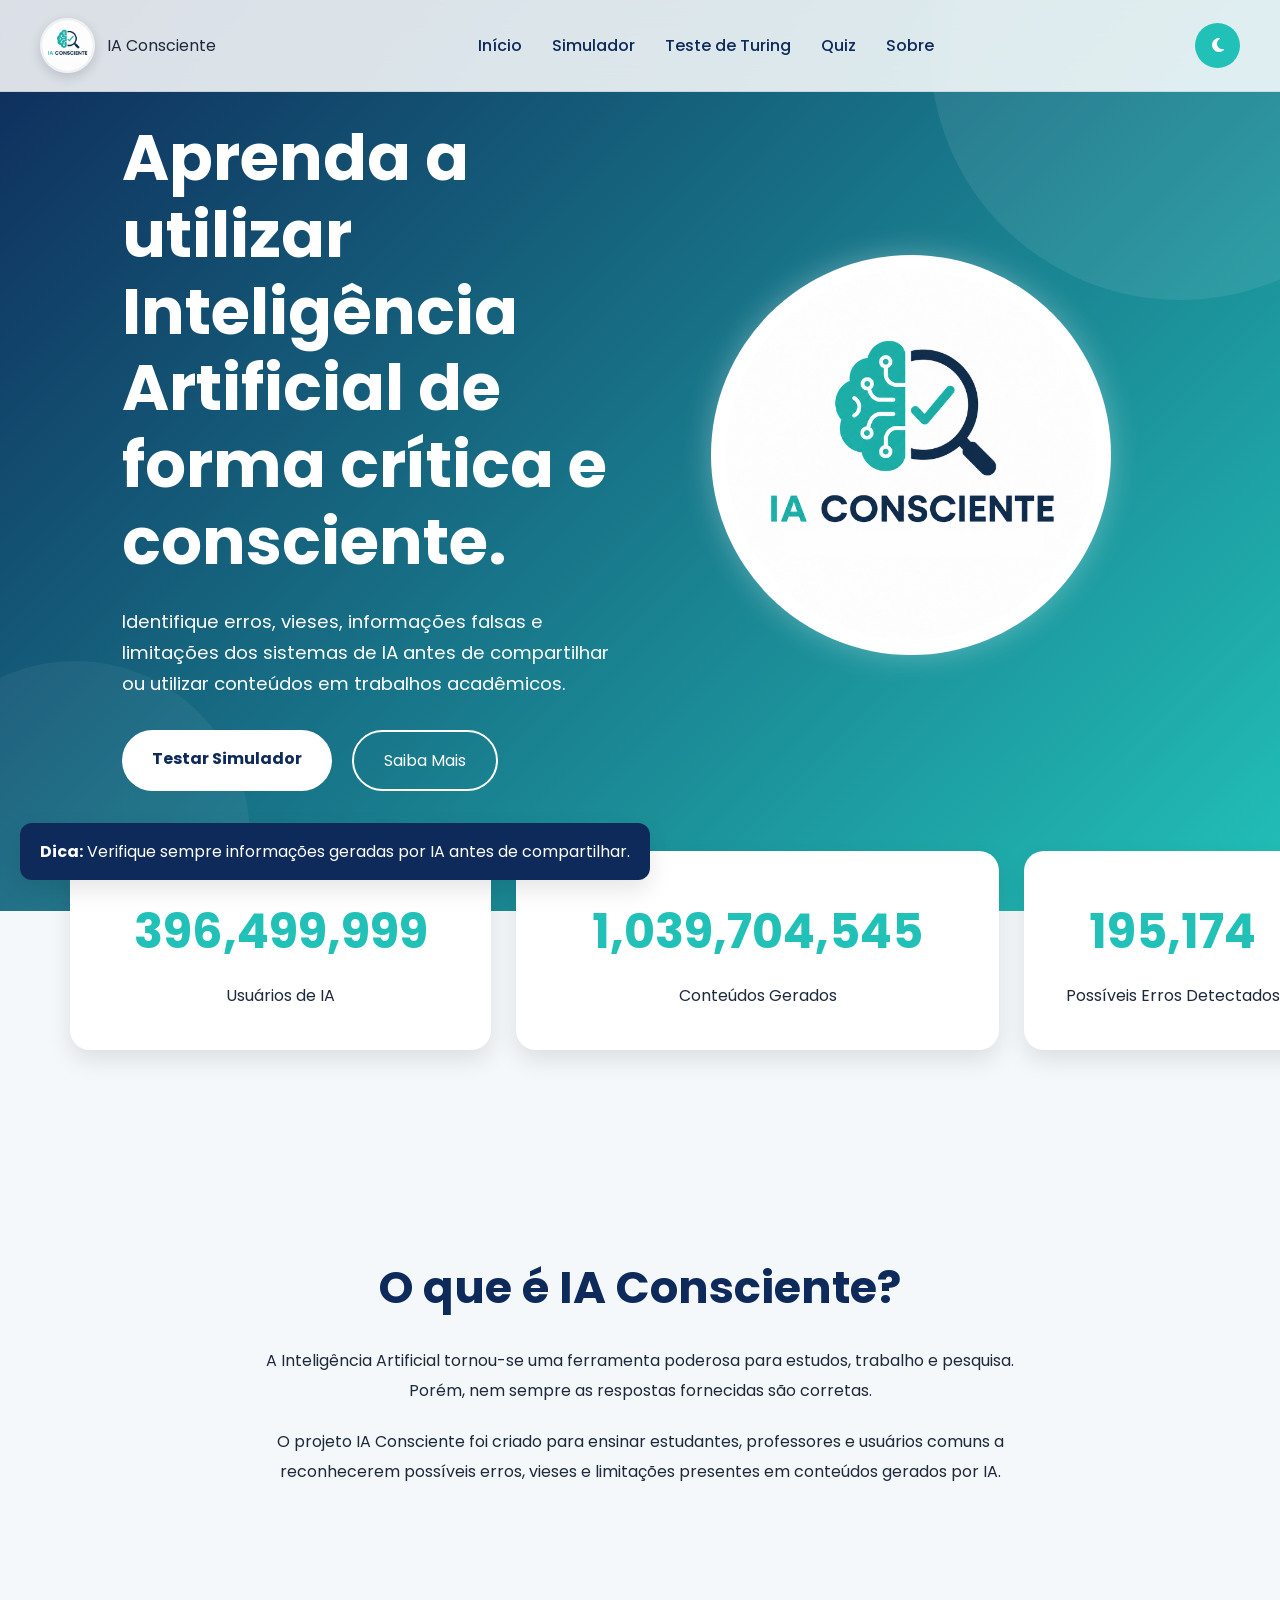
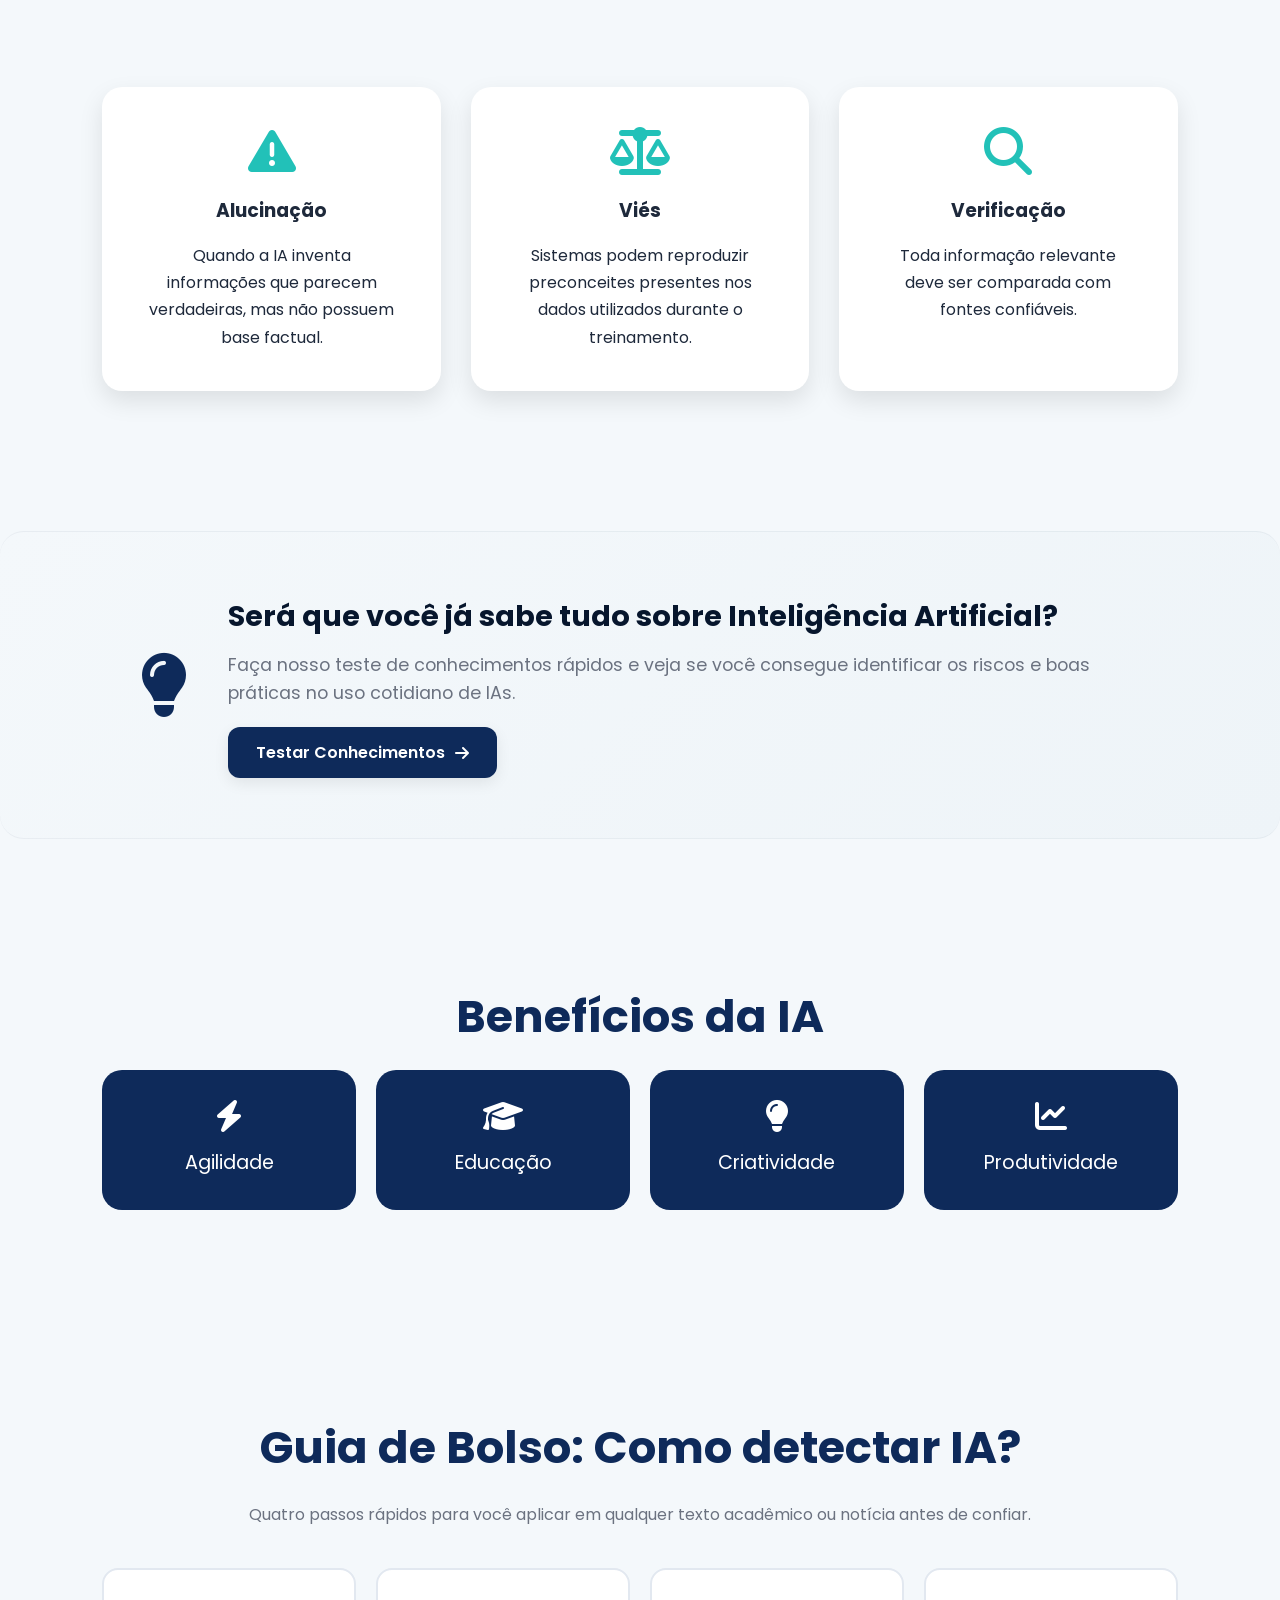
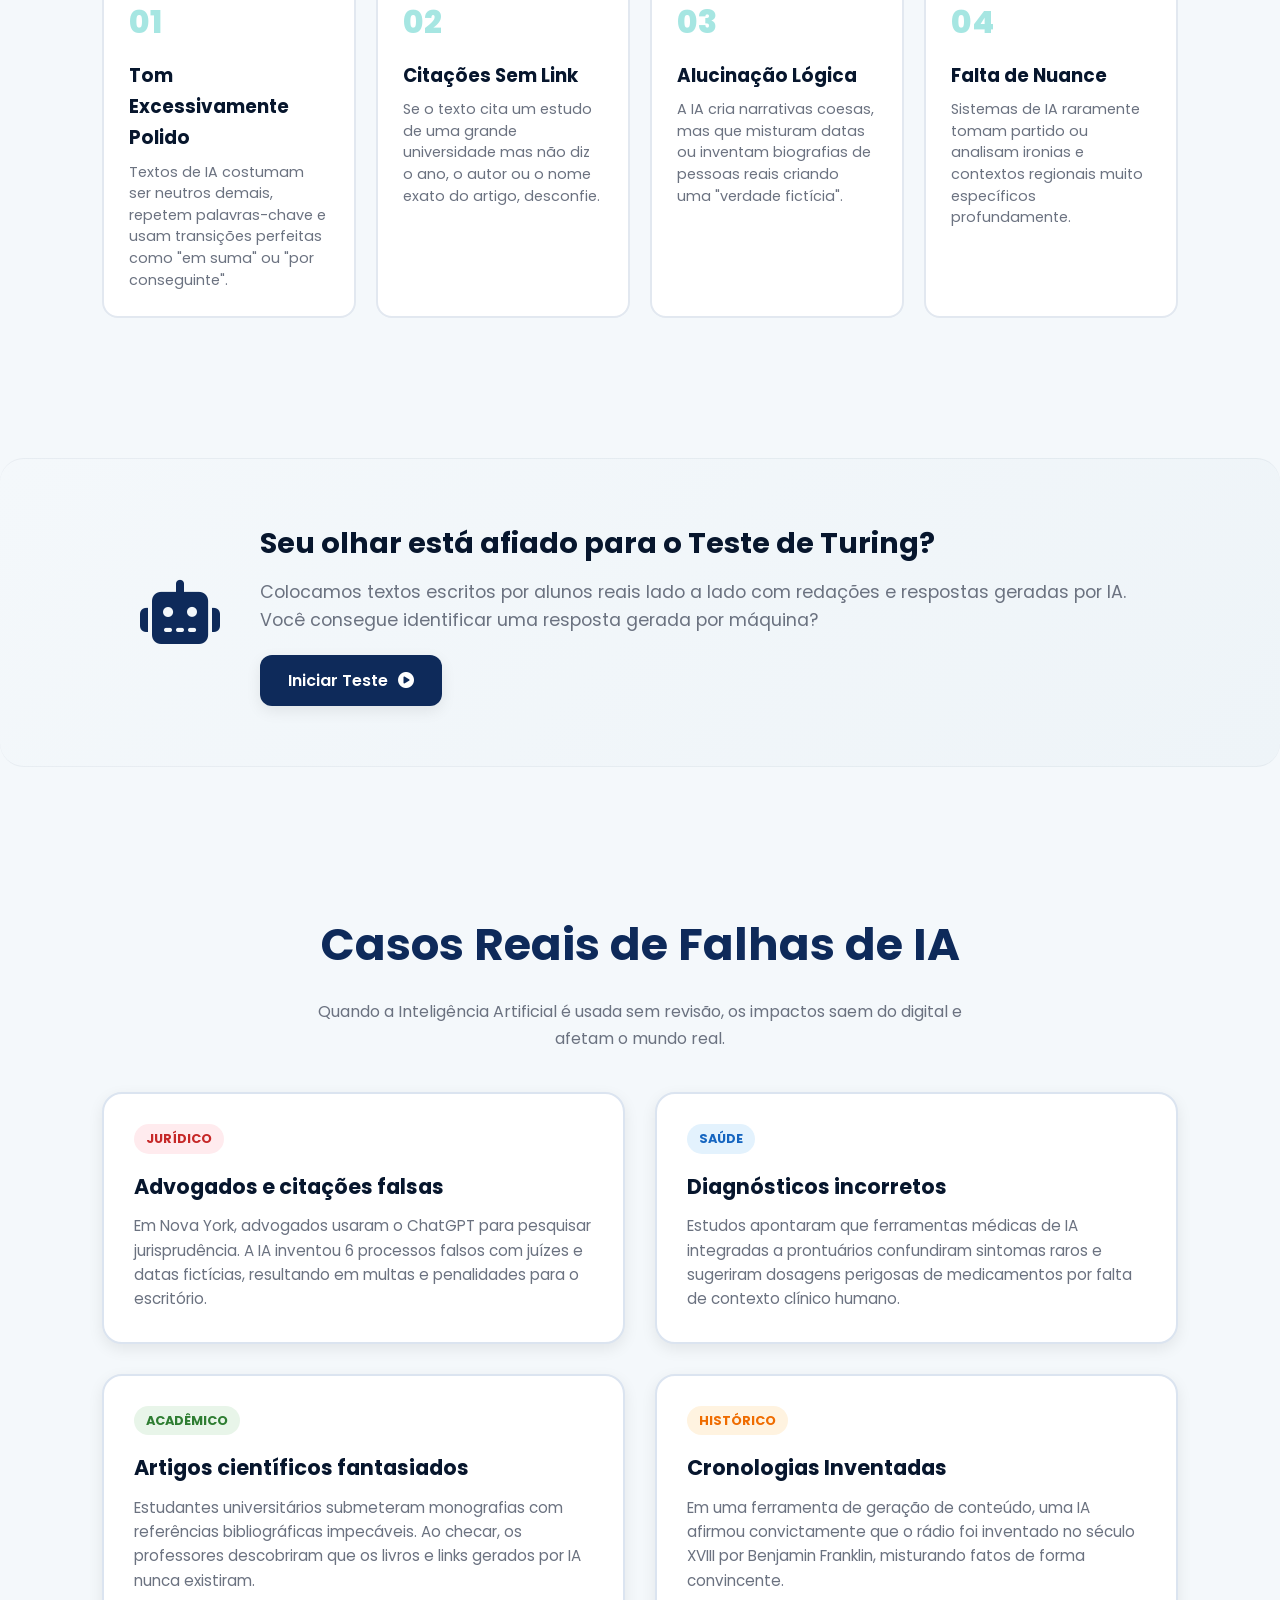
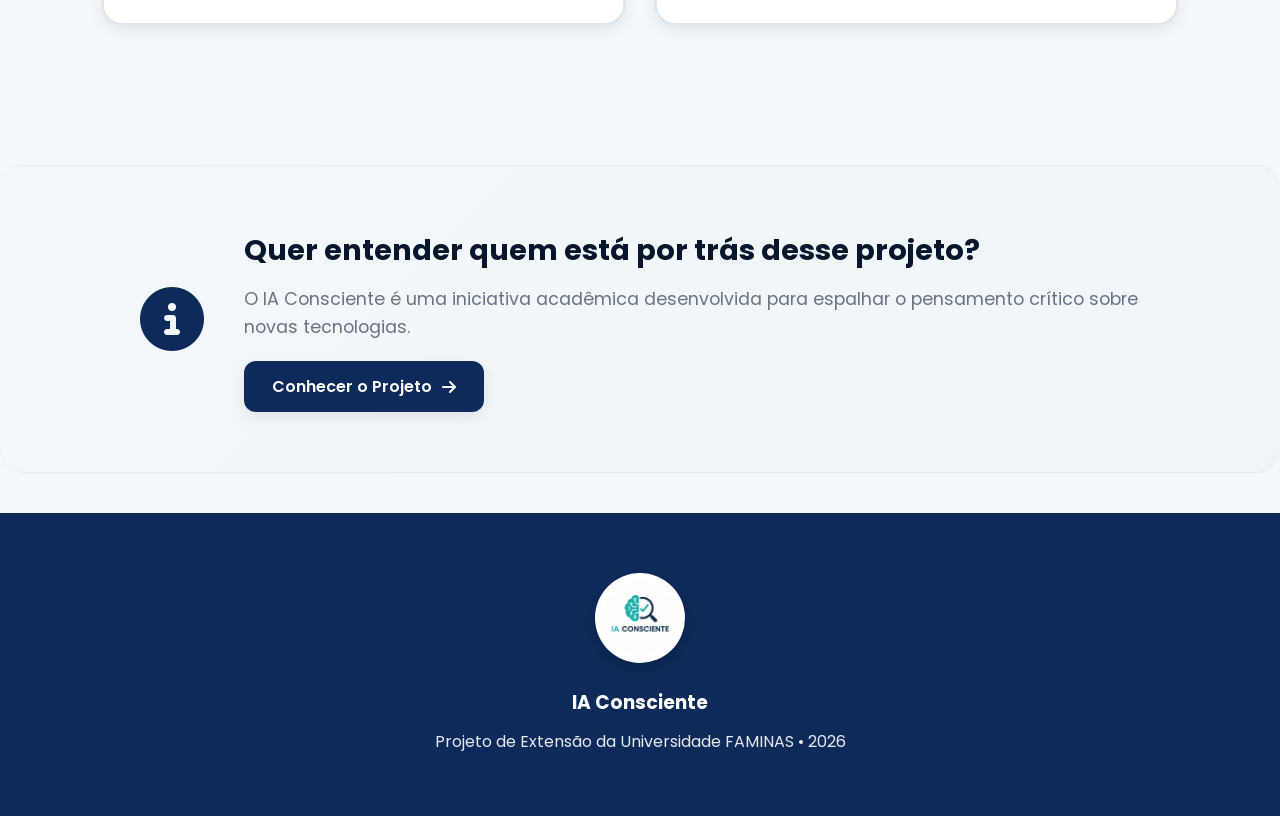
==== commit 8a72f456: "att" ====
--- a/html/index.html
+++ b/html/index.html
@@ -51,7 +51,7 @@
       </nav>
     </header>
 
-    <section class="hero">
+    <section class="hero animar-reveal">
       <div class="container hero-content">
         <div class="hero-text">
           <h1>
@@ -77,7 +77,7 @@
       </div>
     </section>
 
-    <section class="stats">
+    <section class="stats animar-reveal">
       <div class="stat-card">
         <h2 id="usuarios">0</h2>
         <p>Usuários de IA</p>
@@ -94,7 +94,7 @@
       </div>
     </section>
 
-    <section class="about" id="sobre">
+    <section class="about animar-reveal" id="sobre">
       <h2>O que é IA Consciente?</h2>
       <p>
         A Inteligência Artificial tornou-se uma ferramenta poderosa para
@@ -108,7 +108,7 @@
       </p>
     </section>
 
-    <section class="cards">
+    <section class="cards animar-reveal">
       <div class="card">
         <i class="fa-solid fa-triangle-exclamation"></i>
         <h3>Alucinação</h3>
@@ -136,7 +136,7 @@
       </div>
     </section>
 
-    <div class="cta-interativa-secao cta-quiz">
+    <div class="cta-interativa-secao cta-quiz animar-reveal">
       <div class="cta-conteudo-box">
         <div class="cta-icone">
           <i class="fa-solid fa-lightbulb"></i>
@@ -154,7 +154,7 @@
       </div>
     </div>
 
-    <section class="benefits">
+    <section class="benefits animar-reveal">
       <h2>Benefícios da IA</h2>
 
       <div class="benefits-grid">
@@ -180,7 +180,7 @@
       </div>
     </section>
 
-    <section class="guia" id="guia-rapido">
+    <section class="guia animar-reveal" id="guia-rapido">
       <h2>Guia de Bolso: Como detectar IA?</h2>
       <p
         class="section-subtitle"
@@ -229,7 +229,7 @@
       </div>
     </section>
 
-    <div class="cta-interativa-secao cta-turing">
+    <div class="cta-interativa-secao cta-turing animar-reveal">
       <div class="cta-conteudo-box">
         <div class="cta-icone">
           <i class="fa-solid fa-robot"></i>
@@ -248,7 +248,7 @@
       </div>
     </div>
 
-    <section class="cases">
+    <section class="cases animar-reveal">
       <h2>Casos Reais de Falhas de IA</h2>
       <p
         style="
@@ -307,7 +307,7 @@
       </div>
     </section>
 
-    <div class="cta-interativa-secao cta-simulador">
+    <div class="cta-interativa-secao cta-simulador animar-reveal">
       <div class="cta-conteudo-box">
         <div class="cta-icone">
           <i class="fa-solid fa-circle-info"></i>
--- a/css/style.css
+++ b/css/style.css
@@ -955,6 +955,139 @@
   transform: translateY(0) !important;
 }
 
+/* ==================================
+   ANIMAÇÃO REVEAL DAS SEÇÕES
+================================== */
+.animar-reveal {
+  opacity: 0;
+  transform: translateY(40px);
+  transition:
+    opacity 0.8s ease,
+    transform 0.8s ease;
+}
+
+.animar-reveal.visivel {
+  opacity: 1;
+  transform: translateY(0);
+}
+
+@media (prefers-reduced-motion: reduce) {
+  .animar-reveal {
+    opacity: 1;
+    transform: none;
+    transition: none;
+  }
+}
+
+/* ==================================
+   1. EFEITO RIPPLE
+================================== */
+.ripple-circulo {
+  position: absolute;
+  border-radius: 50%;
+  background: rgba(255, 255, 255, 0.55);
+  transform: scale(0);
+  pointer-events: none;
+  animation: animacaoRipple 0.6s ease-out;
+}
+
+.btn-secondary .ripple-circulo,
+.btn-dificuldade .ripple-circulo,
+.alternativa-btn .ripple-circulo,
+.copiar-exemplo .ripple-circulo,
+.opcao-card .ripple-circulo {
+  background: rgba(14, 42, 90, 0.12);
+}
+
+.dark .btn-secondary .ripple-circulo,
+.dark .btn-dificuldade .ripple-circulo,
+.dark .alternativa-btn .ripple-circulo,
+.dark .copiar-exemplo .ripple-circulo,
+.dark .opcao-card .ripple-circulo {
+  background: rgba(34, 193, 184, 0.18);
+}
+
+@keyframes animacaoRipple {
+  to {
+    transform: scale(2.5);
+    opacity: 0;
+  }
+}
+
+/* ==================================
+   2. TOAST DE CONFIRMAÇÃO
+================================== */
+.toast-confirmacao {
+  position: fixed;
+  bottom: 30px;
+  right: 30px;
+  display: flex;
+  align-items: center;
+  gap: 12px;
+  background: var(--primary);
+  color: var(--white);
+  padding: 16px 22px;
+  border-radius: 14px;
+  box-shadow: var(--shadow-lg);
+  font-size: 0.95rem;
+  font-weight: 500;
+  z-index: 1100;
+  opacity: 0;
+  transform: translateY(20px);
+  transition:
+    opacity 0.35s ease,
+    transform 0.35s ease;
+}
+
+.toast-confirmacao.toast-visivel {
+  opacity: 1;
+  transform: translateY(0);
+}
+
+.toast-confirmacao i {
+  font-size: 1.2rem;
+  color: var(--secondary);
+}
+
+.dark .toast-confirmacao {
+  background: #0b1830;
+  border: 1px solid #1c315a;
+}
+
+@media (max-width: 600px) {
+  .toast-confirmacao {
+    left: 20px;
+    right: 20px;
+    bottom: 20px;
+  }
+}
+
+/* ==================================
+   3. MICRO-SHAKE EM ERROS
+================================== */
+@keyframes shakeErro {
+  0%,
+  100% {
+    transform: translateX(0);
+  }
+  20% {
+    transform: translateX(-6px);
+  }
+  40% {
+    transform: translateX(5px);
+  }
+  60% {
+    transform: translateX(-4px);
+  }
+  80% {
+    transform: translateX(3px);
+  }
+}
+
+.shake-erro {
+  animation: shakeErro 0.4s ease;
+}
+
 /* ==================================================
    RESPONSIVIDADE
 ================================================== */
@@ -1083,4 +1216,4 @@
     display: block;
     font-size: 1rem;
   }
-}
+}
